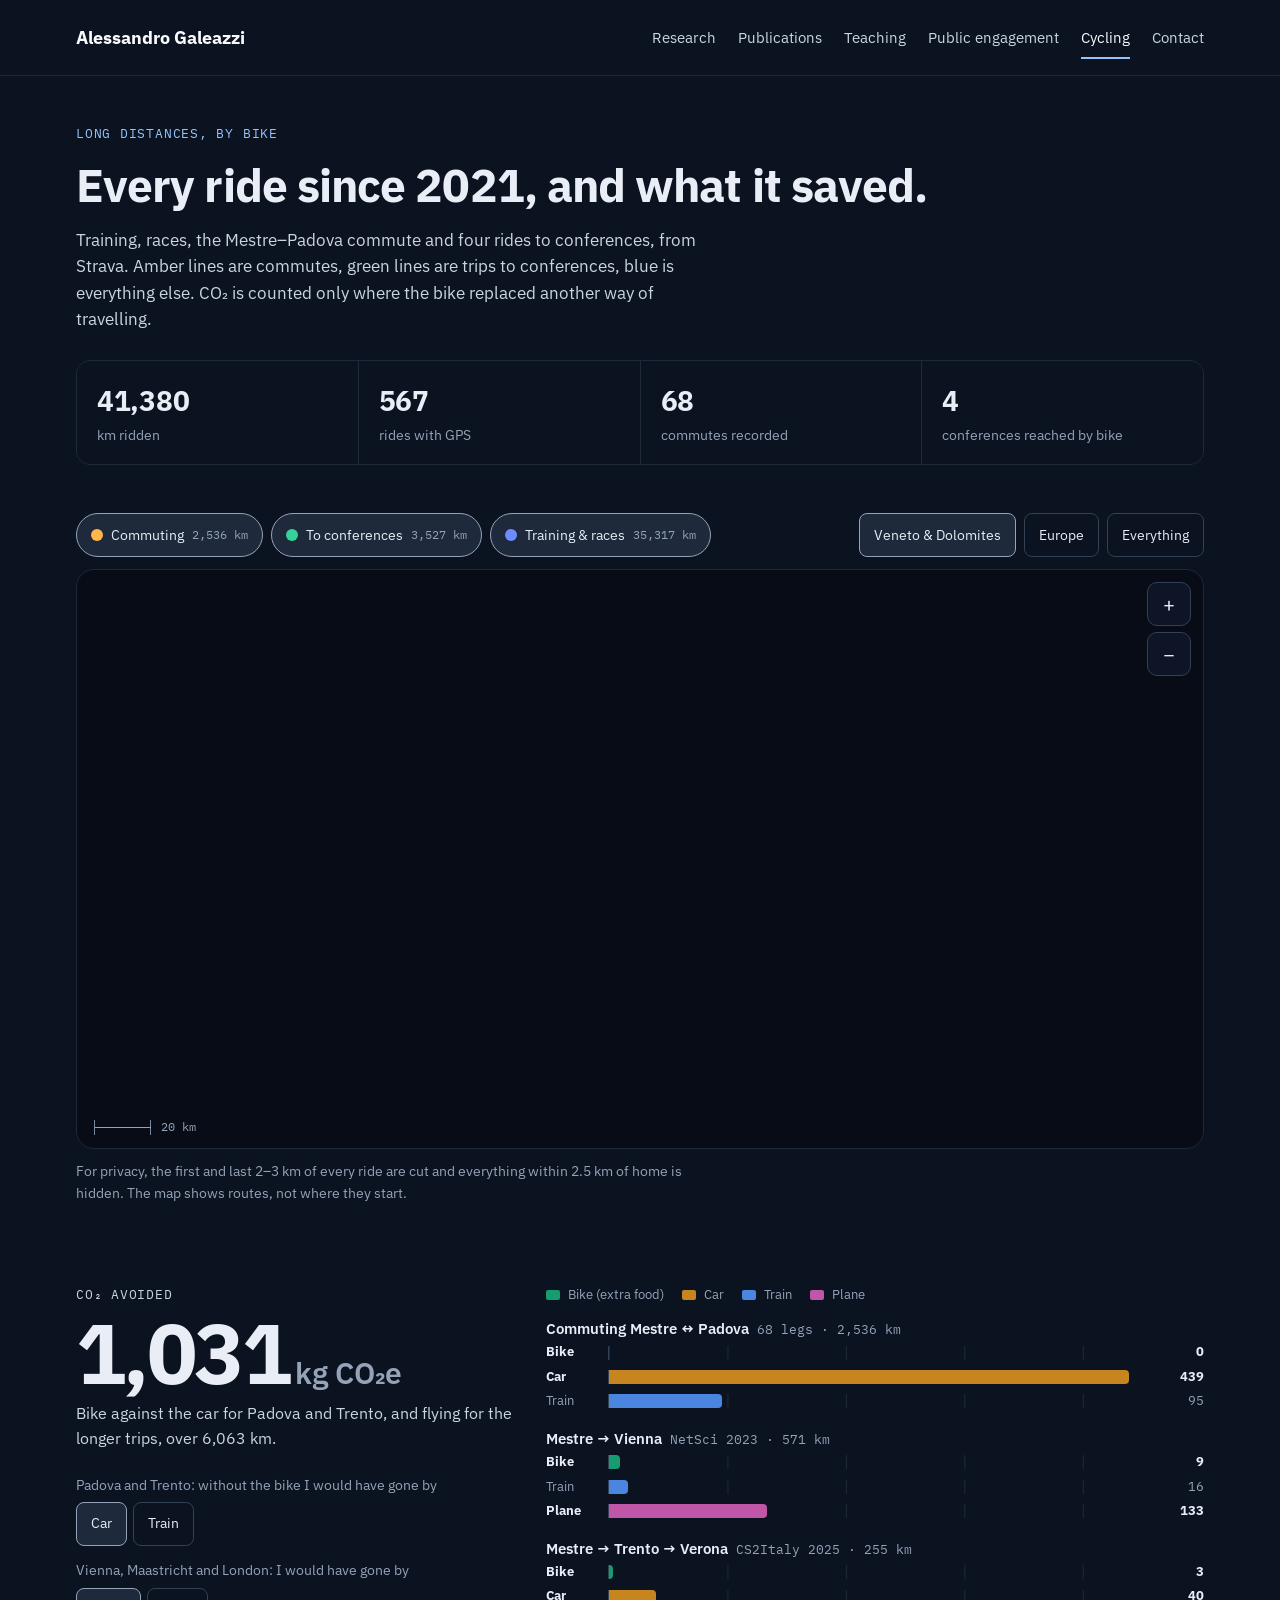
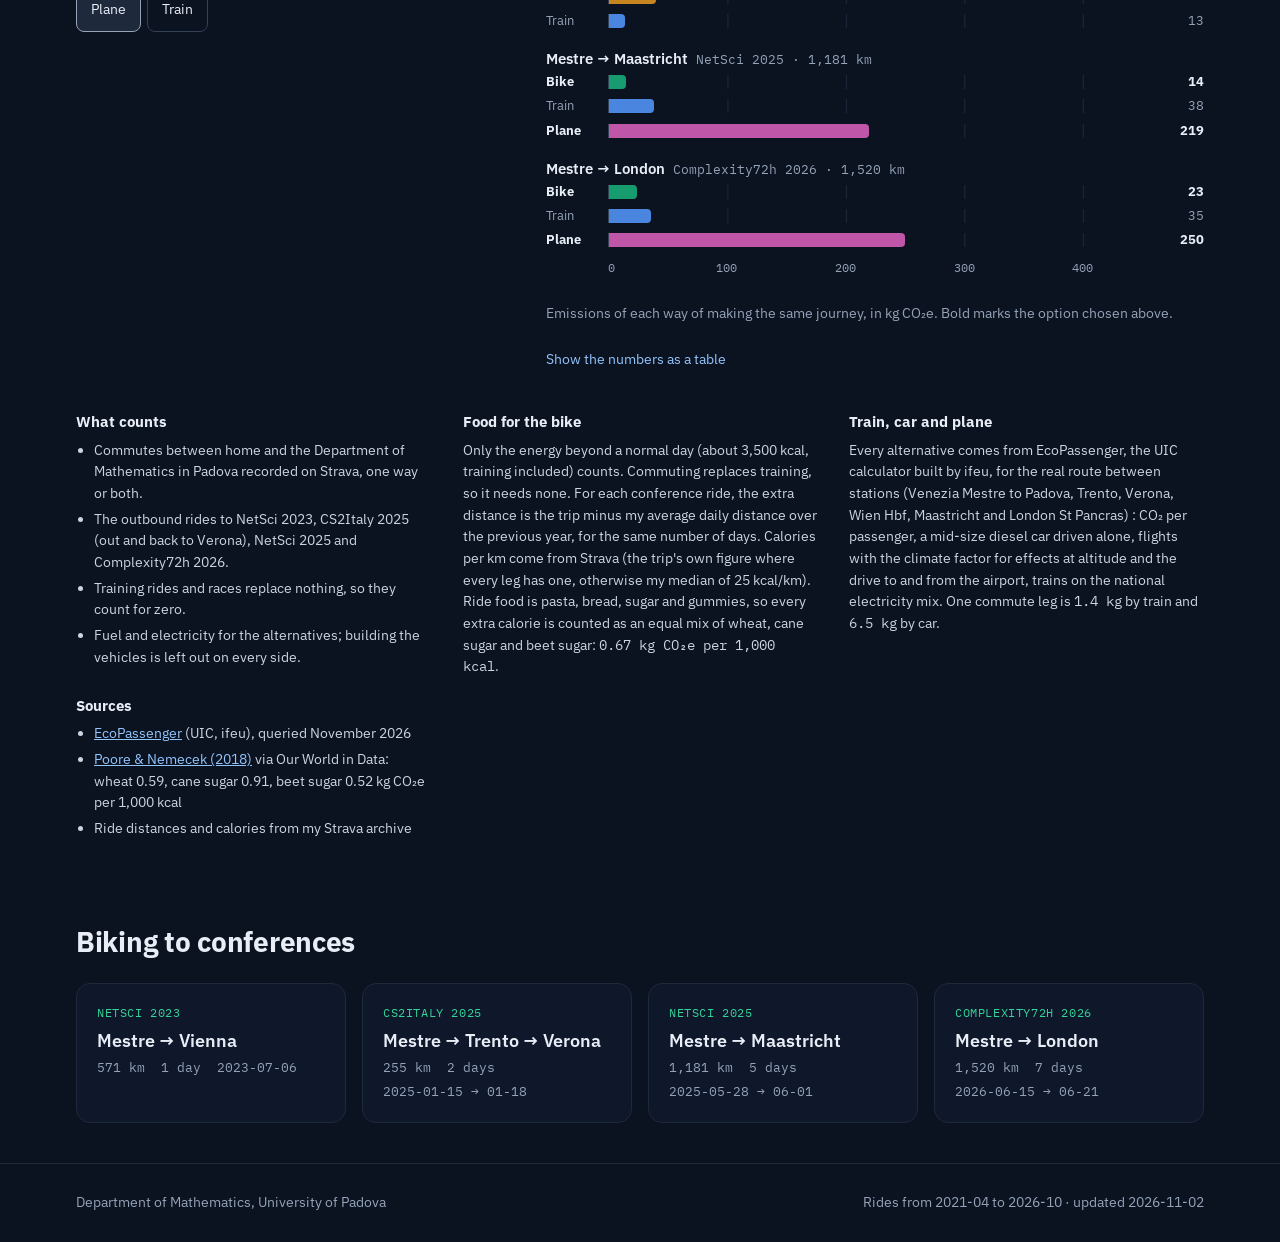
==== cycling.html @ a95961bf "First version" ====
<!doctype html>
<html lang="en">
<head>
<meta charset="utf-8">
<meta name="viewport" content="width=device-width, initial-scale=1, viewport-fit=cover">
<title>Cycling · Alessandro Galeazzi</title>
<meta name="description" content="Heatmap of every ride since 2021, with commutes and rides to conferences, and the CO2 they avoided.">
<link rel="preconnect" href="https://fonts.googleapis.com">
<link rel="preconnect" href="https://fonts.gstatic.com" crossorigin>
<link rel="stylesheet" href="https://fonts.googleapis.com/css2?family=IBM+Plex+Mono:wght@400;500&family=IBM+Plex+Sans:wght@400;500;600;700&display=swap">
<link rel="stylesheet" href="assets/site.css">
<style>
/* Layout: one dark column like the homepage hero — stats strip, full-width heat canvas, then the CO₂ ledger as a working table. */
:root {
  --bg: #0B1220;
  --panel: #0F172A;
  --line: #1E293B;
  --line-strong: #334155;
  --fg: #E8EDF6;
  --muted: #94A3B8;
  --accent: #93C5FD;
  --commute: #FFB547;
  --conf: #34D399;
  --other: #6C8CFF;
  --m-bike: #169C6E;
  --m-car: #C7851F;
  --m-train: #4A86E0;
  --m-plane: #C056A8;
  --sans: 'IBM Plex Sans', system-ui, -apple-system, 'Segoe UI', sans-serif;
  --mono: 'IBM Plex Mono', ui-monospace, 'SFMono-Regular', Menlo, monospace;
  color-scheme: dark;
}
* { box-sizing: border-box; }
body { background: var(--bg); color: var(--fg); font-family: var(--sans); font-size: 16px; line-height: 1.55; }
a { color: var(--accent); }
a:focus-visible, button:focus-visible { outline: 2px solid var(--accent); outline-offset: 2px; }
.wrap { max-width: 1160px; margin: 0 auto; padding-left: max(16px, env(safe-area-inset-left, 0px)); padding-right: max(16px, env(safe-area-inset-right, 0px)); }
.top { border-bottom: 1px solid var(--line); }
.top .wrap { display: flex; flex-wrap: wrap; gap: 8px 24px; align-items: baseline; justify-content: space-between; padding-block: 18px; }
.brand { font-weight: 700; font-size: 18px; }
.crumb { font-family: var(--mono); font-size: 13px; color: var(--muted); letter-spacing: 0.04em; }
section { padding-block: 40px; }
.eyebrow { margin: 0; font-family: var(--mono); font-size: 13px; letter-spacing: 0.06em; text-transform: uppercase; color: var(--accent); }
h1 { margin: 0; font-size: clamp(32px, 5vw, 46px); line-height: 1.1; letter-spacing: -0.02em; text-wrap: balance; }
h2 { margin: 0; font-size: 28px; letter-spacing: -0.01em; text-wrap: balance; }
.lede { margin: 0; max-width: 64ch; color: #CBD5E1; font-size: 17px; }
.hero { display: flex; flex-direction: column; gap: 16px; padding-block: 48px 8px; }
.stats { display: grid; grid-template-columns: repeat(auto-fit, minmax(160px, 1fr)); gap: 1px; background: var(--line); border: 1px solid var(--line); border-radius: 14px; overflow: hidden; margin-top: 12px; }
.stat { background: var(--bg); padding: 18px 20px; display: flex; flex-direction: column; gap: 2px; }
.stat b { font-size: 28px; font-weight: 700; font-variant-numeric: tabular-nums; letter-spacing: -0.01em; }
.stat span { font-size: 14px; color: var(--muted); }

/* map */
.mapbar { display: flex; flex-wrap: wrap; gap: 12px 24px; align-items: center; justify-content: space-between; margin-bottom: 12px; }
.chips, .views { display: flex; flex-wrap: wrap; gap: 8px; }
.chip, .seg button, .views button, .zoom button {
  font: inherit; font-size: 14px; color: var(--fg); background: transparent; border: 1px solid var(--line-strong);
  border-radius: 999px; min-height: 44px; padding: 0 14px; display: inline-flex; align-items: center; gap: 8px; cursor: pointer;
}
.chip[aria-pressed="false"] { color: var(--muted); }
.chip[aria-pressed="false"] .sw { opacity: 0.25; }
.chip[aria-pressed="true"], .views button[aria-pressed="true"], .seg button[aria-pressed="true"] { background: var(--line); border-color: var(--muted); }
.chip .km { font-family: var(--mono); font-size: 12px; color: var(--muted); font-variant-numeric: tabular-nums; }
.sw { width: 12px; height: 12px; border-radius: 50%; flex: none; }
.views button { border-radius: 8px; }
.map { position: relative; height: 580px; max-width: 100%; background: #070C17; border: 1px solid var(--line); border-radius: 18px; overflow: hidden; touch-action: none; cursor: grab; }
.map.dragging { cursor: grabbing; }
.map canvas { display: block; width: 100%; height: 100%; }
.zoom { position: absolute; right: 12px; top: 12px; display: flex; flex-direction: column; gap: 6px; }
.zoom button { width: 44px; padding: 0; justify-content: center; background: rgba(15, 23, 42, 0.85); font-size: 20px; border-radius: 10px; }
.mapnote { position: absolute; left: 14px; bottom: 12px; right: 70px; margin: 0; font-family: var(--mono); font-size: 12px; color: var(--muted); pointer-events: none; }
.loading { position: absolute; inset: 0; display: grid; place-items: center; color: var(--muted); font-family: var(--mono); font-size: 14px; pointer-events: none; }
.loading[hidden] { display: none; }
.privacy { margin: 12px 0 0; font-size: 14px; color: var(--muted); max-width: 80ch; }
@media (max-width: 640px) { .map { height: 440px; } }

/* CO2 */
.co2 { display: grid; grid-template-columns: minmax(0, 1fr) minmax(0, 1.5fr); gap: 32px; align-items: start; }
@media (max-width: 860px) { .co2 { grid-template-columns: minmax(0, 1fr); } }
.big { display: flex; flex-direction: column; gap: 6px; }
.big .num { font-size: clamp(56px, 9vw, 84px); font-weight: 700; letter-spacing: -0.03em; line-height: 1; font-variant-numeric: tabular-nums; }
.big .num small { font-size: 0.36em; font-weight: 600; letter-spacing: 0; color: var(--muted); margin-left: 6px; }
.big p { margin: 0; color: #CBD5E1; max-width: 46ch; }
.controls { display: flex; flex-direction: column; gap: 14px; margin-top: 18px; }
.ctl { display: flex; flex-direction: column; gap: 6px; }
.ctl > span { font-size: 14px; color: var(--muted); }
.seg { display: flex; flex-wrap: wrap; gap: 6px; }
.seg button { border-radius: 8px; }
.ledger { overflow-x: auto; border: 1px solid var(--line); border-radius: 14px; }
table { width: 100%; border-collapse: collapse; font-size: 14px; min-width: 620px; }
th, td { padding: 12px 14px; text-align: right; border-bottom: 1px solid var(--line); font-variant-numeric: tabular-nums; white-space: nowrap; }
th:first-child, td:first-child { text-align: left; white-space: normal; }
thead th { font-weight: 500; color: var(--muted); font-size: 13px; background: var(--panel); }
tbody tr:last-child td { border-bottom: 0; }
tfoot td { font-weight: 700; border-top: 1px solid var(--line-strong); border-bottom: 0; background: var(--panel); }
td .route { display: flex; align-items: center; gap: 8px; font-weight: 500; }
td .sub { display: block; color: var(--muted); font-size: 13px; font-weight: 400; }
.pos { color: var(--conf); }
.method { margin-top: 28px; display: grid; grid-template-columns: repeat(auto-fit, minmax(260px, 1fr)); gap: 16px 32px; font-size: 14px; color: #CBD5E1; }
.method h3 { margin: 0 0 6px; font-size: 15px; color: var(--fg); }
.method p, .method ul { margin: 0; }
.method ul { padding-left: 18px; display: flex; flex-direction: column; gap: 4px; }
.mono { font-family: var(--mono); }
.chart { display: flex; flex-direction: column; gap: 14px; min-width: 0; }
.legend { display: flex; flex-wrap: wrap; gap: 6px 18px; font-size: 13px; color: var(--muted); }
.legend span { display: inline-flex; align-items: center; gap: 8px; }
.key { display: inline-block; width: 14px; height: 10px; border-radius: 2px; }
.hatch, .seg-bike { background: repeating-linear-gradient(45deg, var(--line-strong) 0 3px, transparent 3px 6px); box-shadow: inset 0 0 0 1px var(--line-strong); }
.bars { display: flex; flex-direction: column; gap: 16px; }
.brow { display: grid; grid-template-columns: minmax(0, 190px) minmax(0, 1fr) 64px; gap: 6px 14px; align-items: center; }
.bname { font-weight: 500; font-size: 15px; line-height: 1.3; }
.bname small { display: block; font-weight: 400; font-size: 12.5px; color: var(--muted); font-family: var(--mono); font-variant-numeric: tabular-nums; margin-top: 2px; }
.track { position: relative; height: 26px; display: flex; gap: 2px; background-image: linear-gradient(to right, var(--line) 1px, transparent 1px); background-size: var(--step) 100%; background-repeat: repeat-x; border-left: 1px solid var(--line-strong); }
.track > span { height: 100%; transition: width 0.35s ease; }
.seg-net { border-radius: 0; }
.seg-bike { border-radius: 0 4px 4px 0; }
.seg-net:last-child { border-radius: 0 4px 4px 0; }
.bval { font-weight: 700; font-variant-numeric: tabular-nums; text-align: right; font-size: 15px; }
.axis { margin-top: -6px; }
.ticks { position: relative; height: 18px; font-family: var(--mono); font-size: 12px; color: var(--muted); }
.ticks span { position: absolute; top: 0; transform: translateX(-50%); font-variant-numeric: tabular-nums; }
.ticks span:first-child { transform: none; }
.groups { display: flex; flex-direction: column; gap: 18px; }
.grp { display: flex; flex-direction: column; gap: 4px; }
.gname { font-weight: 600; font-size: 15px; line-height: 1.3; }
.gname small { font-weight: 400; font-size: 12.5px; color: var(--muted); font-family: var(--mono); margin-left: 8px; font-variant-numeric: tabular-nums; }
.mrow { display: grid; grid-template-columns: 52px minmax(0, 1fr) 52px; gap: 10px; align-items: center; }
.mrow .ml { font-size: 13px; color: var(--muted); }
.mrow .mv { font-size: 13px; text-align: right; font-variant-numeric: tabular-nums; color: var(--muted); }
.mrow.on .ml, .mrow.on .mv { color: var(--fg); font-weight: 700; }
.mrow .track { height: 14px; }
.mrow .track > span { border-radius: 0 4px 4px 0; min-width: 2px; }
.mrow.axis > span:first-child { display: block; }
.gnote { font-size: 13px; color: var(--muted); margin: 2px 0 0 62px; }
.tbl summary { cursor: pointer; color: var(--accent); font-size: 14px; min-height: 44px; display: flex; align-items: center; }
.tbl .ledger { margin-top: 4px; }
@media (max-width: 560px) {
  .brow { grid-template-columns: minmax(0, 1fr) 56px; }
  .brow .bname { grid-column: 1 / -1; }
  .axis > span:first-child { display: none; }
}

/* trips */
.trips { display: grid; grid-template-columns: repeat(auto-fit, minmax(240px, 1fr)); gap: 16px; margin-top: 20px; }
.trip { border: 1px solid var(--line); border-radius: 14px; padding: 20px; display: flex; flex-direction: column; gap: 6px; background: var(--panel); }
.trip .ev { font-family: var(--mono); font-size: 12px; letter-spacing: 0.05em; text-transform: uppercase; color: var(--conf); }
.trip .rt { font-size: 18px; font-weight: 600; line-height: 1.3; }
.trip .facts { display: flex; flex-wrap: wrap; gap: 4px 16px; font-family: var(--mono); font-size: 13px; color: var(--muted); font-variant-numeric: tabular-nums; }
footer { border-top: 1px solid var(--line); color: var(--muted); font-size: 14px; }
footer .wrap { padding-block: 28px; display: flex; flex-wrap: wrap; gap: 12px 24px; justify-content: space-between; }
@media (prefers-reduced-motion: reduce) { * { transition: none !important; } }
</style>
</head>
<body>


<header class="band">
  <nav class="nav" aria-label="Main">
    <div class="wrap">
      <a class="brand" href="./">Alessandro Galeazzi</a>
      <ul>
        <li><a href="./">Research</a></li>
        <li><a href="publications.html">Publications</a></li>
        <li><a href="./#teaching">Teaching</a></li>
        <li><a href="./#engagement">Public engagement</a></li>
        <li><a href="cycling.html" aria-current="page">Cycling</a></li>
        <li><a href="./#contact">Contact</a></li>
      </ul>
    </div>
  </nav>
</header>

<main>
  <div class="wrap hero">
    <p class="eyebrow">Long distances, by bike</p>
    <h1>Every ride since 2021, and what it saved.</h1>
    <p class="lede">Training, races, the Mestre–Padova commute and four rides to conferences, from Strava. Amber lines are commutes, green lines are trips to conferences, blue is everything else. CO₂ is counted only where the bike replaced another way of travelling.</p>
    <div class="stats" id="stats">
      <div class="stat"><b id="s-km">—</b><span>km ridden</span></div>
      <div class="stat"><b id="s-rides">—</b><span>rides with GPS</span></div>
      <div class="stat"><b id="s-commute">—</b><span>commutes recorded</span></div>
      <div class="stat"><b id="s-conf">4</b><span>conferences reached by bike</span></div>
    </div>
  </div>

  <section>
    <div class="wrap">
      <div class="mapbar">
        <div class="chips" role="group" aria-label="Layers">
          <button class="chip" id="l-commute" aria-pressed="true"><span class="sw" style="background: var(--commute)"></span>Commuting<span class="km" id="k-commute"></span></button>
          <button class="chip" id="l-conference" aria-pressed="true"><span class="sw" style="background: var(--conf)"></span>To conferences<span class="km" id="k-conference"></span></button>
          <button class="chip" id="l-other" aria-pressed="true"><span class="sw" style="background: var(--other)"></span>Training &amp; races<span class="km" id="k-other"></span></button>
        </div>
        <div class="views" role="group" aria-label="Map view">
          <button id="v-home" aria-pressed="true">Veneto &amp; Dolomites</button>
          <button id="v-europe" aria-pressed="false">Europe</button>
          <button id="v-all" aria-pressed="false">Everything</button>
        </div>
      </div>
      <div class="map" id="map">
        <canvas id="cv" aria-label="Heatmap of ride tracks. Drag to pan, scroll or pinch to zoom." role="img"></canvas>
        <div class="loading" id="loading">Loading 567 rides…</div>
        <div class="zoom">
          <button id="zin" aria-label="Zoom in">+</button>
          <button id="zout" aria-label="Zoom out">−</button>
        </div>
        <p class="mapnote" id="scale"></p>
      </div>
      <p class="privacy">For privacy, the first and last 2–3 km of every ride are cut and everything within 2.5 km of home is hidden. The map shows routes, not where they start.</p>
    </div>
  </section>

  <section>
    <div class="wrap">
      <div class="co2">
        <div class="big">
          <p class="eyebrow">CO₂ avoided</p>
          <div class="num"><span id="co2-total">—</span><small>kg CO₂e</small></div>
          <p id="co2-sub">Compared with the way I would otherwise have travelled.</p>
          <div class="controls">
            <div class="ctl">
              <span id="lab-commute">Padova and Trento: without the bike I would have gone by</span>
              <div class="seg" role="group" aria-labelledby="lab-commute">
                <button data-commute="car" aria-pressed="true">Car</button>
                <button data-commute="train" aria-pressed="false">Train</button>
              </div>
            </div>
            <div class="ctl">
              <span id="lab-conf">Vienna, Maastricht and London: I would have gone by</span>
              <div class="seg" role="group" aria-labelledby="lab-conf">
                <button data-conf="plane" aria-pressed="true">Plane</button>
                <button data-conf="train" aria-pressed="false">Train</button>
              </div>
            </div>
          </div>
        </div>
        <div class="chart">
          <div class="legend" aria-hidden="true">
            <span><i class="key" style="background: var(--m-bike)"></i>Bike (extra food)</span>
            <span><i class="key" style="background: var(--m-car)"></i>Car</span>
            <span><i class="key" style="background: var(--m-train)"></i>Train</span>
            <span><i class="key" style="background: var(--m-plane)"></i>Plane</span>
          </div>
          <div class="groups" id="bars"></div>
          <div class="mrow axis" aria-hidden="true"><span></span><div class="ticks" id="ticks"></div><span></span></div>
          <p class="privacy">Emissions of each way of making the same journey, in kg CO₂e. Bold marks the option chosen above.</p>
          <details class="tbl">
            <summary>Show the numbers as a table</summary>
          <div class="ledger">
            <table>
              <thead>
                <tr><th scope="col">Journey</th><th scope="col">Cycled</th><th scope="col">Bike</th><th scope="col">Car</th><th scope="col">Train</th><th scope="col">Plane</th><th scope="col">Avoided</th></tr>
              </thead>
              <tbody id="rows"></tbody>
              <tfoot><tr><td>Total</td><td id="t-cyc"></td><td></td><td></td><td></td><td></td><td id="t-net"></td></tr></tfoot>
            </table>
          </div>
          <p class="privacy">Figures in kg CO₂e. “Avoided” compares the bike with the option chosen above.</p>
          </details>
        </div>
      </div>

      <div class="method">
        <div>
          <h3>What counts</h3>
          <ul>
            <li>Commutes between home and the Department of Mathematics in Padova recorded on Strava, one way or both.</li>
            <li>The outbound rides to NetSci 2023, CS2Italy 2025 (out and back to Verona), NetSci 2025 and Complexity72h 2026.</li>
            <li>Training rides and races replace nothing, so they count for zero.</li>
            <li>Fuel and electricity for the alternatives; building the vehicles is left out on every side.</li>
          </ul>
        </div>
        <div>
          <h3>Food for the bike</h3>
          <p>Only the energy beyond a normal day (about 3,500 kcal, training included) counts. Commuting replaces training, so it needs none. For each conference ride, the extra distance is the trip minus my average daily distance over the previous year, for the same number of days. Calories per km come from Strava (the trip's own figure where every leg has one, otherwise my median of <span class="mono" id="m-kpk">25</span> kcal/km). Ride food is pasta, bread, sugar and gummies, so every extra calorie is counted as an equal mix of wheat, cane sugar and beet sugar: <span class="mono">0.67 kg CO₂e per 1,000 kcal</span>.</p>
        </div>
        <div>
          <h3>Train, car and plane</h3>
          <p>Every alternative comes from EcoPassenger, the UIC calculator built by ifeu, for the real route between stations (Venezia Mestre to Padova, Trento, Verona, Wien Hbf, Maastricht and London St Pancras) : CO₂ per passenger, a mid-size diesel car driven alone, flights with the climate factor for effects at altitude and the drive to and from the airport, trains on the national electricity mix. One commute leg is <span class="mono">1.4 kg</span> by train and <span class="mono">6.5 kg</span> by car.</p>
        </div>
        <div>
          <h3>Sources</h3>
          <ul>
            <li><a href="https://ecopassenger.org/" target="_blank" rel="noopener">EcoPassenger</a> (UIC, ifeu), queried November 2026</li>
            <li><a href="https://ourworldindata.org/grapher/ghg-kcal-poore" target="_blank" rel="noopener">Poore &amp; Nemecek (2018)</a> via Our World in Data: wheat 0.59, cane sugar 0.91, beet sugar 0.52 kg CO₂e per 1,000 kcal</li>
            <li>Ride distances and calories from my Strava archive</li>
          </ul>
        </div>
      </div>
    </div>
  </section>

  <section>
    <div class="wrap">
      <h2>Biking to conferences</h2>
      <div class="trips" id="trips"></div>
    </div>
  </section>
</main>

<footer>
  <div class="wrap">
    <span>Department of Mathematics, University of Padova</span>
    <span id="gen"></span>
  </div>
</footer>

<script>
(function () {
  var F = { car: 0.163, train: 0.035, plane: 0.126 };
  var DETOUR = 1.25;
  var fmt = function (n) { return Math.round(n).toLocaleString('en-US'); };
  var state = { commute: 'car', conf: 'plane', layers: { commute: true, conference: true, other: true } };
  var D = null;

  /* ---------- CO2 ledger ---------- */
  var MODES = ['bike', 'car', 'train', 'plane'];
  var NAMES = { bike: 'Bike', car: 'Car', train: 'Train', plane: 'Plane' };
  function journeys() {
    var out = [];
    var L = D.commute.legs, e = D.commute.eco_leg;
    out.push({ name: 'Commuting Mestre ↔ Padova', sub: L + ' legs · ' + fmt(D.commute.km) + ' km', cyc: D.commute.km,
      em: { bike: 0, car: L * e.car, train: L * e.train }, pick: state.commute });
    D.trips.forEach(function (t) {
      var em = { bike: t.food_kg || 0 };
      if (t.train_only) { em.car = t.eco.car; em.train = t.eco.train; }
      else { em.train = t.eco.train; em.plane = t.eco.plane; }
      out.push({ name: t.label, sub: t.event + ' · ' + fmt(t.km) + ' km', cyc: t.km, em: em, pick: t.train_only ? state.commute : state.conf });
    });
    return out;
  }
  function el(tag, cls, text) { var e = document.createElement(tag); if (cls) e.className = cls; if (text !== undefined) e.textContent = text; return e; }
  function ledger() {
    if (!D) return;
    var J = journeys();
    // one fixed scale across every journey and every mode, so the toggles never rescale the chart
    var max = 0;
    J.forEach(function (j) { Object.keys(j.em).forEach(function (m) { max = Math.max(max, j.em[m]); }); });
    var top = Math.ceil(max / 50) * 50, step = 100;
    var box = document.getElementById('bars'); box.textContent = '';
    var tb = document.getElementById('rows'); tb.textContent = '';
    var T = { cyc: 0, net: 0 }, worse = [];
    J.forEach(function (j) {
      var net = j.em[j.pick] - j.em.bike;
      T.cyc += j.cyc; T.net += net;
      if (net < 0) worse.push(j.name.replace('Mestre → ', ''));
      var g = el('div', 'grp');
      var h = el('div', 'gname', j.name); h.appendChild(el('small', '', j.sub)); g.appendChild(h);
      MODES.forEach(function (m) {
        if (!(m in j.em)) return;
        var r = el('div', 'mrow' + (m === 'bike' || m === j.pick ? ' on' : ''));
        r.setAttribute('role', 'img');
        r.setAttribute('aria-label', j.name + ', ' + NAMES[m] + ': ' + fmt(j.em[m]) + ' kg CO2e');
        r.appendChild(el('span', 'ml', NAMES[m]));
        var tr = el('div', 'track'); tr.style.setProperty('--step', (step / top * 100) + '%');
        var bar = el('span'); bar.style.width = (j.em[m] / top * 100) + '%'; bar.style.background = 'var(--m-' + m + ')';
        if (j.em[m] > 0) tr.appendChild(bar);
        r.appendChild(tr);
        r.appendChild(el('span', 'mv', fmt(j.em[m])));
        g.appendChild(r);
      });
      box.appendChild(g);
      var row = el('tr'), td0 = el('td');
      td0.appendChild(el('span', 'route', j.name)); td0.appendChild(el('span', 'sub', j.sub)); row.appendChild(td0);
      row.appendChild(el('td', '', fmt(j.cyc) + ' km'));
      MODES.forEach(function (m) { row.appendChild(el('td', '', m in j.em ? fmt(j.em[m]) : '—')); });
      row.appendChild(el('td', net >= 0 ? 'pos' : '', (net >= 0 ? '' : '−') + fmt(Math.abs(net))));
      tb.appendChild(row);
    });
    var ticks = document.getElementById('ticks'); ticks.textContent = '';
    for (var k = 0; k <= top; k += step) { var s = el('span', '', k); s.style.left = (k / top * 100) + '%'; ticks.appendChild(s); }
    document.getElementById('t-cyc').textContent = fmt(T.cyc) + ' km';
    document.getElementById('t-net').textContent = (T.net < 0 ? '−' : '') + fmt(Math.abs(T.net));
    document.getElementById('co2-total').textContent = (T.net < 0 ? '−' : '') + fmt(Math.abs(T.net));
    var sub = 'Bike against ' + (state.commute === 'car' ? 'the car' : 'the train') + ' for Padova and Trento, and ' + (state.conf === 'plane' ? 'flying' : 'the train') + ' for the longer trips, over ' + fmt(T.cyc) + ' km.';
    if (worse.length) sub += ' On ' + worse.join(', ') + ' the extra food for the ride emits more than the train would have.';
    document.getElementById('co2-sub').textContent = sub;
  }
  document.querySelectorAll('[data-commute]').forEach(function (b) {
    b.addEventListener('click', function () {
      state.commute = b.dataset.commute;
      document.querySelectorAll('[data-commute]').forEach(function (x) { x.setAttribute('aria-pressed', String(x === b)); });
      ledger();
    });
  });
  document.querySelectorAll('[data-conf]').forEach(function (b) {
    b.addEventListener('click', function () {
      state.conf = b.dataset.conf;
      document.querySelectorAll('[data-conf]').forEach(function (x) { x.setAttribute('aria-pressed', String(x === b)); });
      ledger();
    });
  });

  /* ---------- map ---------- */
  var R = 6378137;
  function merc(lat, lon) { return [R * lon * Math.PI / 180, R * Math.log(Math.tan(Math.PI / 4 + lat * Math.PI / 360))]; }
  function decode(str) {
    var i = 0, lat = 0, lon = 0, out = [];
    while (i < str.length) {
      var b, shift = 0, res = 0;
      do { b = str.charCodeAt(i++) - 63; res |= (b & 0x1f) << shift; shift += 5; } while (b >= 0x20);
      lat += (res & 1) ? ~(res >> 1) : (res >> 1);
      shift = 0; res = 0;
      do { b = str.charCodeAt(i++) - 63; res |= (b & 0x1f) << shift; shift += 5; } while (b >= 0x20);
      lon += (res & 1) ? ~(res >> 1) : (res >> 1);
      var m = merc(lat / 1e5, lon / 1e5); out.push(m[0], m[1]);
    }
    var a = new Float64Array(out), x0 = Infinity, y0 = Infinity, x1 = -Infinity, y1 = -Infinity;
    for (var k = 0; k < a.length; k += 2) { x0 = Math.min(x0, a[k]); x1 = Math.max(x1, a[k]); y0 = Math.min(y0, a[k + 1]); y1 = Math.max(y1, a[k + 1]); }
    return { p: a, bb: [x0, y0, x1, y1] };
  }
  var PLACES = [['Venezia', 45.4408, 12.3155], ['Padova', 45.4064, 11.8768], ['Treviso', 45.6669, 12.243], ['Belluno', 46.1425, 12.2167], ['Trento', 46.0679, 11.1211], ['Verona', 45.4384, 10.9916], ['Bolzano', 46.4983, 11.3548], ['Wien', 48.2082, 16.3738], ['München', 48.1351, 11.582], ['Zürich', 47.3769, 8.5417], ['Strasbourg', 48.5734, 7.7521], ['Maastricht', 50.8514, 5.691], ['Paris', 48.8566, 2.3522], ['London', 51.5072, -0.1276]].map(function (p) { var m = merc(p[1], p[2]); return { n: p[0], x: m[0], y: m[1] }; });
  var VIEWS = { home: [44.95, 10.9, 46.75, 13.1], europe: [44.6, -1.2, 52.2, 17.2] };

  var map = document.getElementById('map'), cv = document.getElementById('cv'), ctx = cv.getContext('2d');
  var layers = { commute: [], conference: [], other: [] };
  var view = { cx: 0, cy: 0, s: 0.001 }; // s: CSS px per metre
  var W = 0, H = 0, dpr = 1, queued = false;
  var css = getComputedStyle(document.documentElement);
  var COL = { commute: css.getPropertyValue('--commute').trim(), conference: css.getPropertyValue('--conf').trim(), other: css.getPropertyValue('--other').trim() };
  var MUTED = css.getPropertyValue('--muted').trim();
  function rgba(hex, a) { var n = parseInt(hex.slice(1), 16); return 'rgba(' + (n >> 16) + ',' + ((n >> 8) & 255) + ',' + (n & 255) + ',' + a + ')'; }

  function fitBox(x0, y0, x1, y1) {
    view.cx = (x0 + x1) / 2; view.cy = (y0 + y1) / 2;
    view.s = Math.min(W / (x1 - x0), H / (y1 - y0)) * 0.94;
    draw();
  }
  function fitLatLon(b) { var a = merc(b[0], b[1]), c = merc(b[2], b[3]); fitBox(a[0], a[1], c[0], c[1]); }
  function fitAll() {
    var x0 = Infinity, y0 = Infinity, x1 = -Infinity, y1 = -Infinity;
    Object.keys(layers).forEach(function (k) { layers[k].forEach(function (t) { x0 = Math.min(x0, t.bb[0]); y0 = Math.min(y0, t.bb[1]); x1 = Math.max(x1, t.bb[2]); y1 = Math.max(y1, t.bb[3]); }); });
    if (isFinite(x0)) fitBox(x0, y0, x1, y1);
  }
  function resize() {
    var r = map.getBoundingClientRect();
    W = r.width; H = r.height; dpr = Math.min(window.devicePixelRatio || 1, 2);
    cv.width = Math.round(W * dpr); cv.height = Math.round(H * dpr);
    draw();
  }
  function draw() { if (!queued) { queued = true; requestAnimationFrame(render); } }
  function render() {
    queued = false;
    ctx.setTransform(dpr, 0, 0, dpr, 0, 0);
    ctx.globalCompositeOperation = 'source-over';
    ctx.clearRect(0, 0, W, H);
    var s = view.s, ox = W / 2 - view.cx * s, oy = H / 2 + view.cy * s;
    var vx0 = (0 - ox) / s, vx1 = (W - ox) / s, vy0 = (oy - H) / s, vy1 = oy / s;
    var zoomed = s * 1000; // px per km
    var lw = Math.max(1, Math.min(2.4, 0.9 + zoomed / 40));
    ctx.lineJoin = 'round'; ctx.lineCap = 'round';
    [['other', 0.20], ['commute', 0.45], ['conference', 0.85]].forEach(function (L) {
      if (!state.layers[L[0]]) return;
      // background rides glow additively; commutes and conference rides sit on top in their own colour
      ctx.globalCompositeOperation = L[0] === 'other' ? 'lighter' : 'source-over';
      ctx.strokeStyle = rgba(COL[L[0]], L[1]);
      ctx.lineWidth = L[0] === 'conference' ? lw + 0.6 : lw;
      layers[L[0]].forEach(function (t) {
        var b = t.bb;
        if (b[2] < vx0 || b[0] > vx1 || b[3] < vy0 || b[1] > vy1) return;
        var p = t.p, minStep = 0.8 / s, lx = p[0], ly = p[1];
        ctx.beginPath(); ctx.moveTo(ox + lx * s, oy - ly * s);
        for (var i = 2; i < p.length; i += 2) {
          if (Math.abs(p[i] - lx) < minStep && Math.abs(p[i + 1] - ly) < minStep && i < p.length - 2) continue;
          lx = p[i]; ly = p[i + 1];
          ctx.lineTo(ox + lx * s, oy - ly * s);
        }
        ctx.stroke();
      });
    });
    ctx.globalCompositeOperation = 'source-over';
    ctx.font = '500 12px ' + "'IBM Plex Mono', ui-monospace, monospace";
    ctx.textBaseline = 'middle';
    PLACES.forEach(function (pl) {
      var x = ox + pl.x * s, y = oy - pl.y * s;
      if (x < 8 || y < 8 || x > W - 90 || y > H - 30) return;
      ctx.fillStyle = MUTED; ctx.beginPath(); ctx.arc(x, y, 2.5, 0, 6.2832); ctx.fill();
      ctx.fillStyle = 'rgba(226, 232, 240, 0.85)'; ctx.fillText(pl.n, x + 7, y);
    });
    // scale bar
    var lat = Math.atan(Math.sinh(view.cy / R));
    var mPerPx = 1 / (s / Math.cos(lat));
    var target = mPerPx * 110, pow = Math.pow(10, Math.floor(Math.log10(target))), nice = pow;
    [1, 2, 5, 10].forEach(function (m) { if (m * pow <= target) nice = m * pow; });
    document.getElementById('scale').textContent = '├' + '─'.repeat(Math.max(2, Math.round(nice / mPerPx / 8))) + '┤ ' + (nice >= 1000 ? (nice / 1000) + ' km' : nice + ' m');
  }

  function setView(id) {
    ['home', 'europe', 'all'].forEach(function (k) { document.getElementById('v-' + k).setAttribute('aria-pressed', String(k === id)); });
    if (id === 'all') fitAll(); else fitLatLon(VIEWS[id]);
  }
  ['home', 'europe', 'all'].forEach(function (k) { document.getElementById('v-' + k).addEventListener('click', function () { setView(k); }); });
  ['commute', 'conference', 'other'].forEach(function (k) {
    var b = document.getElementById('l-' + k);
    b.addEventListener('click', function () { state.layers[k] = !state.layers[k]; b.setAttribute('aria-pressed', String(state.layers[k])); draw(); });
  });
  function zoomAt(f, px, py) {
    var s0 = view.s, s1 = Math.max(2e-6, Math.min(0.2, s0 * f));
    var mx = view.cx + (px - W / 2) / s0, my = view.cy - (py - H / 2) / s0;
    view.cx = mx - (px - W / 2) / s1; view.cy = my + (py - H / 2) / s1; view.s = s1;
    draw();
  }
  document.getElementById('zin').addEventListener('click', function () { zoomAt(1.6, W / 2, H / 2); });
  document.getElementById('zout').addEventListener('click', function () { zoomAt(1 / 1.6, W / 2, H / 2); });
  map.addEventListener('wheel', function (e) {
    e.preventDefault();
    var r = map.getBoundingClientRect();
    zoomAt(Math.exp(-e.deltaY * 0.0018), e.clientX - r.left, e.clientY - r.top);
  }, { passive: false });
  var ptrs = new Map(), pinch = null;
  cv.addEventListener('pointerdown', function (e) {
    cv.setPointerCapture(e.pointerId);
    ptrs.set(e.pointerId, { x: e.clientX, y: e.clientY });
    map.classList.add('dragging');
    if (ptrs.size === 2) { var a = Array.from(ptrs.values()); pinch = Math.hypot(a[0].x - a[1].x, a[0].y - a[1].y); }
  });
  cv.addEventListener('pointermove', function (e) {
    if (!ptrs.has(e.pointerId)) return;
    var prev = ptrs.get(e.pointerId), cur = { x: e.clientX, y: e.clientY };
    ptrs.set(e.pointerId, cur);
    if (ptrs.size === 1) {
      view.cx -= (cur.x - prev.x) / view.s; view.cy += (cur.y - prev.y) / view.s; draw();
    } else if (ptrs.size === 2 && pinch) {
      var a = Array.from(ptrs.values()), d = Math.hypot(a[0].x - a[1].x, a[0].y - a[1].y), r = map.getBoundingClientRect();
      zoomAt(d / pinch, (a[0].x + a[1].x) / 2 - r.left, (a[0].y + a[1].y) / 2 - r.top); pinch = d;
    }
  });
  function endPtr(e) { ptrs.delete(e.pointerId); if (ptrs.size < 2) pinch = null; if (!ptrs.size) map.classList.remove('dragging'); }
  cv.addEventListener('pointerup', endPtr); cv.addEventListener('pointercancel', endPtr);
  cv.addEventListener('dblclick', function (e) { var r = map.getBoundingClientRect(); zoomAt(2, e.clientX - r.left, e.clientY - r.top); });
  if (typeof ResizeObserver !== 'undefined') new ResizeObserver(function () { resize(); }).observe(map);
  resize(); fitLatLon(VIEWS.home);

  /* ---------- data ---------- */
  fetch('data/cycling-data.json').then(function (r) { if (!r.ok) throw new Error(r.status); return r.json(); }).then(function (d) {
    D = d;
    Object.keys(layers).forEach(function (k) { layers[k] = d.tracks[k].map(decode); });
    var confKm = d.trips.reduce(function (a, t) { return a + t.km; }, 0);
    document.getElementById('s-km').textContent = fmt(d.total_km);
    document.getElementById('s-rides').textContent = fmt(d.rides);
    document.getElementById('s-commute').textContent = fmt(d.commute.legs);
    document.getElementById('k-commute').textContent = fmt(d.commute.km) + ' km';
    document.getElementById('k-conference').textContent = fmt(confKm) + ' km';
    document.getElementById('k-other').textContent = fmt(d.total_km - d.commute.km - confKm) + ' km';
    if (d.food) document.getElementById('m-kpk').textContent = Math.round(d.food.median_kcal_per_km);
    document.getElementById('gen').textContent = 'Rides from ' + d.period[0].slice(0, 7) + ' to ' + d.period[1].slice(0, 7) + ' · updated ' + d.generated;
    var box = document.getElementById('trips');
    d.trips.forEach(function (t) {
      var el = document.createElement('article'); el.className = 'trip';
      var ev = document.createElement('span'); ev.className = 'ev'; ev.textContent = t.event;
      var rt = document.createElement('span'); rt.className = 'rt'; rt.textContent = t.label;
      var fx = document.createElement('div'); fx.className = 'facts';
      [fmt(t.km) + ' km', t.days + (t.days === 1 ? ' day' : ' days'), t.start === t.end ? t.start : t.start + ' → ' + t.end.slice(5)].forEach(function (v) { var s = document.createElement('span'); s.textContent = v; fx.appendChild(s); });
      el.appendChild(ev); el.appendChild(rt); el.appendChild(fx); box.appendChild(el);
    });
    document.getElementById('loading').hidden = true;
    ledger(); draw();
  }).catch(function () {
    document.getElementById('loading').textContent = 'The ride data did not load. Reload the page to try again.';
  });
})();
</script>

</body>
</html>
---- assets/site.css ----
/* Dark "graph" band for headers and the network, light paper for reading sections. */
:root {
  --ink: #0B1220;
  --ink-2: #0F172A;
  --ink-line: #1E293B;
  --ink-line-2: #334155;
  --on-ink: #F8FAFC;
  --on-ink-2: #CBD5E1;
  --on-ink-3: #94A3B8;
  --paper: #F7F8FA;
  --card: #FFFFFF;
  --line: #E2E8F0;
  --text: #0F172A;
  --text-2: #475569;
  --text-3: #64748B;
  --link: #1D4ED8;
  --link-ink: #93C5FD;
  --sans: 'IBM Plex Sans', system-ui, -apple-system, 'Segoe UI', sans-serif;
  --mono: 'IBM Plex Mono', ui-monospace, 'SFMono-Regular', Menlo, monospace;
}
* { box-sizing: border-box; }
html { -webkit-text-size-adjust: 100%; }
body { margin: 0; background: var(--paper); color: var(--text); font-family: var(--sans); font-size: 16px; line-height: 1.55; }
a { color: var(--link); }
a:focus-visible, button:focus-visible, [tabindex]:focus-visible { outline: 2px solid var(--link-ink); outline-offset: 2px; }
.wrap { max-width: 1160px; margin: 0 auto; padding-left: max(16px, env(safe-area-inset-left, 0px)); padding-right: max(16px, env(safe-area-inset-right, 0px)); }
.band { background: var(--ink); color: var(--on-ink); }
.band a { color: var(--link-ink); }
.nav { border-bottom: 1px solid var(--ink-line); }
.nav .wrap { display: flex; flex-wrap: wrap; gap: 8px 24px; align-items: center; justify-content: space-between; padding-block: 16px; }
.nav .brand { font-weight: 700; font-size: 18px; color: var(--on-ink); text-decoration: none; }
.nav ul { list-style: none; margin: 0; padding: 0; display: flex; flex-wrap: wrap; gap: 4px 22px; font-size: 15px; }
.nav ul a { color: var(--on-ink-2); text-decoration: none; display: inline-block; padding-block: 10px; }
.nav ul a:hover, .nav ul a[aria-current="page"] { color: var(--on-ink); }
.nav ul a[aria-current="page"] { box-shadow: inset 0 -2px 0 var(--link-ink); }
.eyebrow { margin: 0; font-family: var(--mono); font-size: 13px; letter-spacing: 0.05em; text-transform: uppercase; color: var(--link-ink); }
h1 { margin: 0; font-size: clamp(32px, 5vw, 44px); line-height: 1.12; letter-spacing: -0.02em; text-wrap: balance; }
h2 { margin: 0; font-size: 28px; letter-spacing: -0.01em; text-wrap: balance; }
.btn { display: inline-flex; align-items: center; min-height: 44px; padding: 0 18px; border-radius: 8px; text-decoration: none; font-weight: 600; }
.btn.solid { background: var(--on-ink); color: var(--ink) !important; }
.btn.ghost { border: 1px solid var(--ink-line-2); color: var(--on-ink) !important; font-weight: 500; }
.section { padding-block: 56px; }
.section > .wrap { display: flex; flex-direction: column; gap: 20px; }
.lead { margin: 0; color: var(--text-2); max-width: 68ch; }
footer.foot { border-top: 1px solid var(--line); color: var(--text-3); font-size: 14px; }
footer.foot .wrap { display: flex; flex-wrap: wrap; gap: 12px 24px; justify-content: space-between; padding-block: 28px; }
@media (prefers-reduced-motion: reduce) { * { transition: none !important; animation: none !important; } }
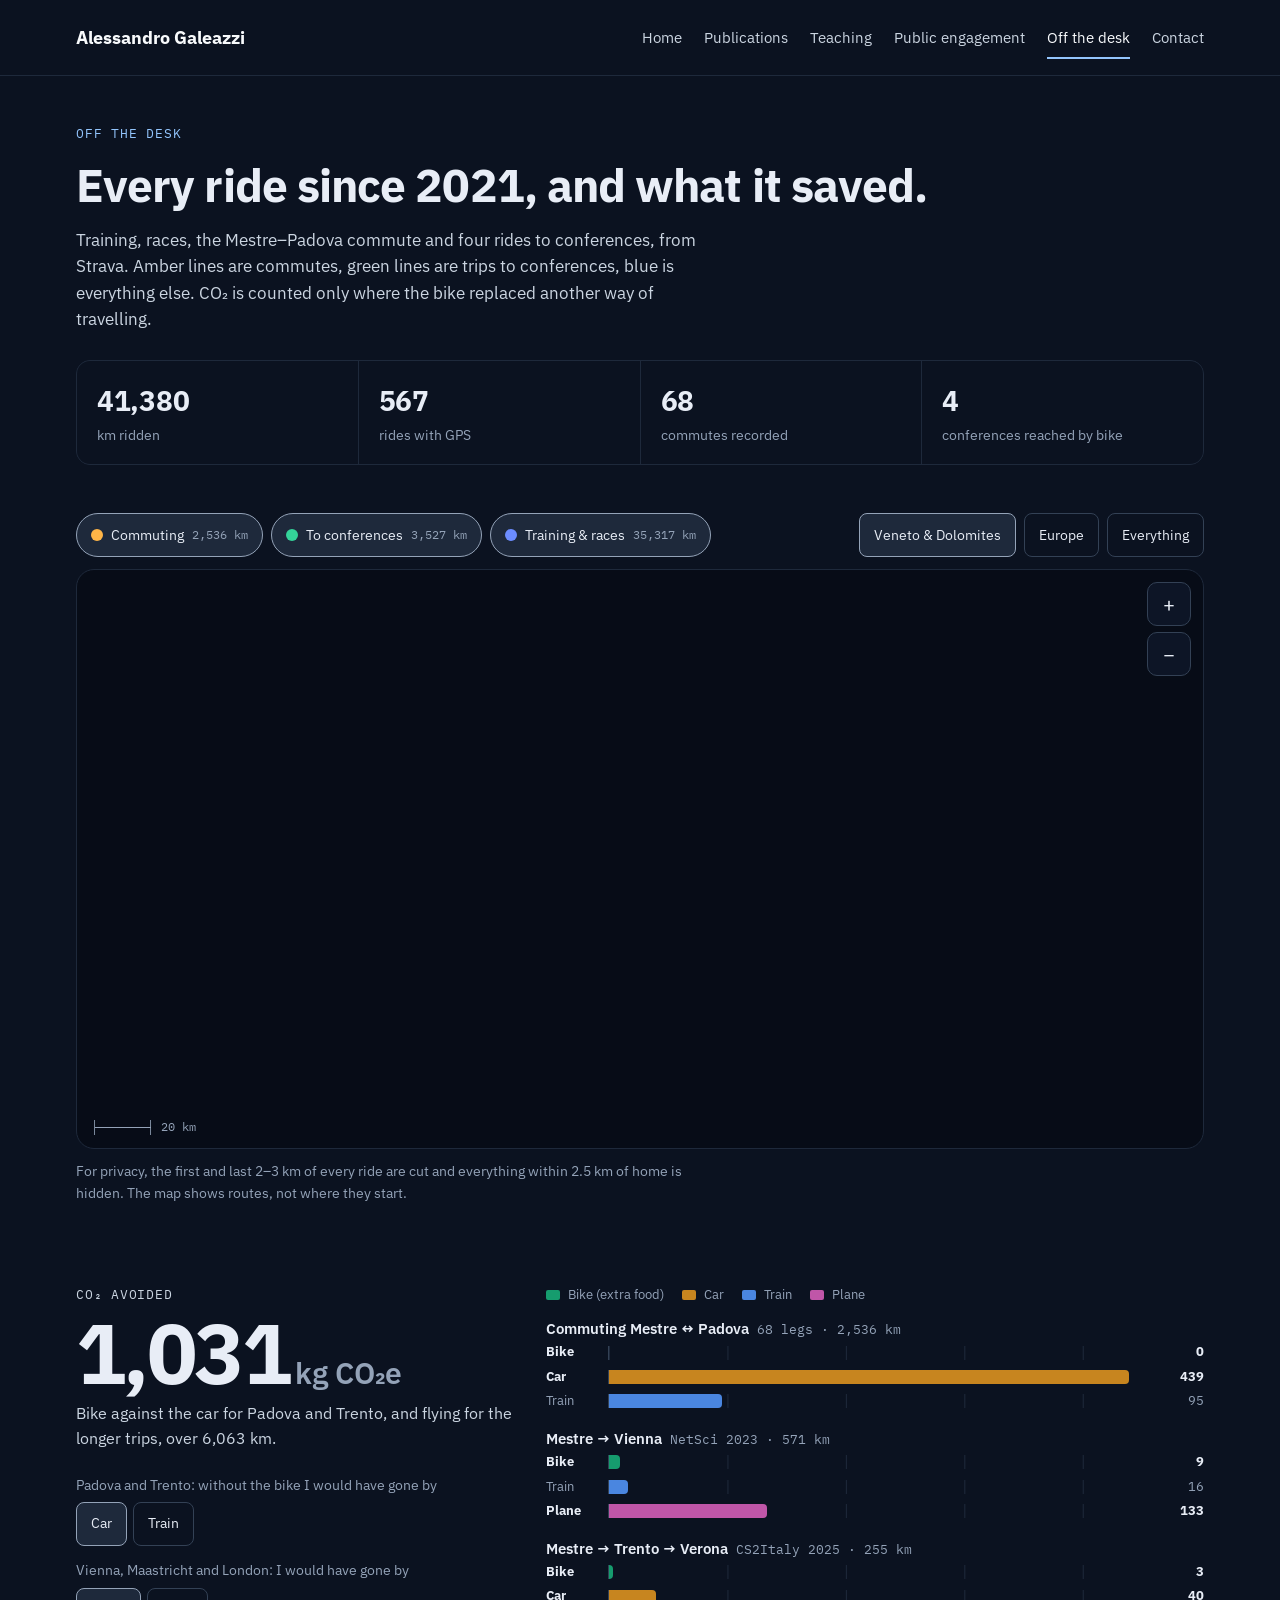
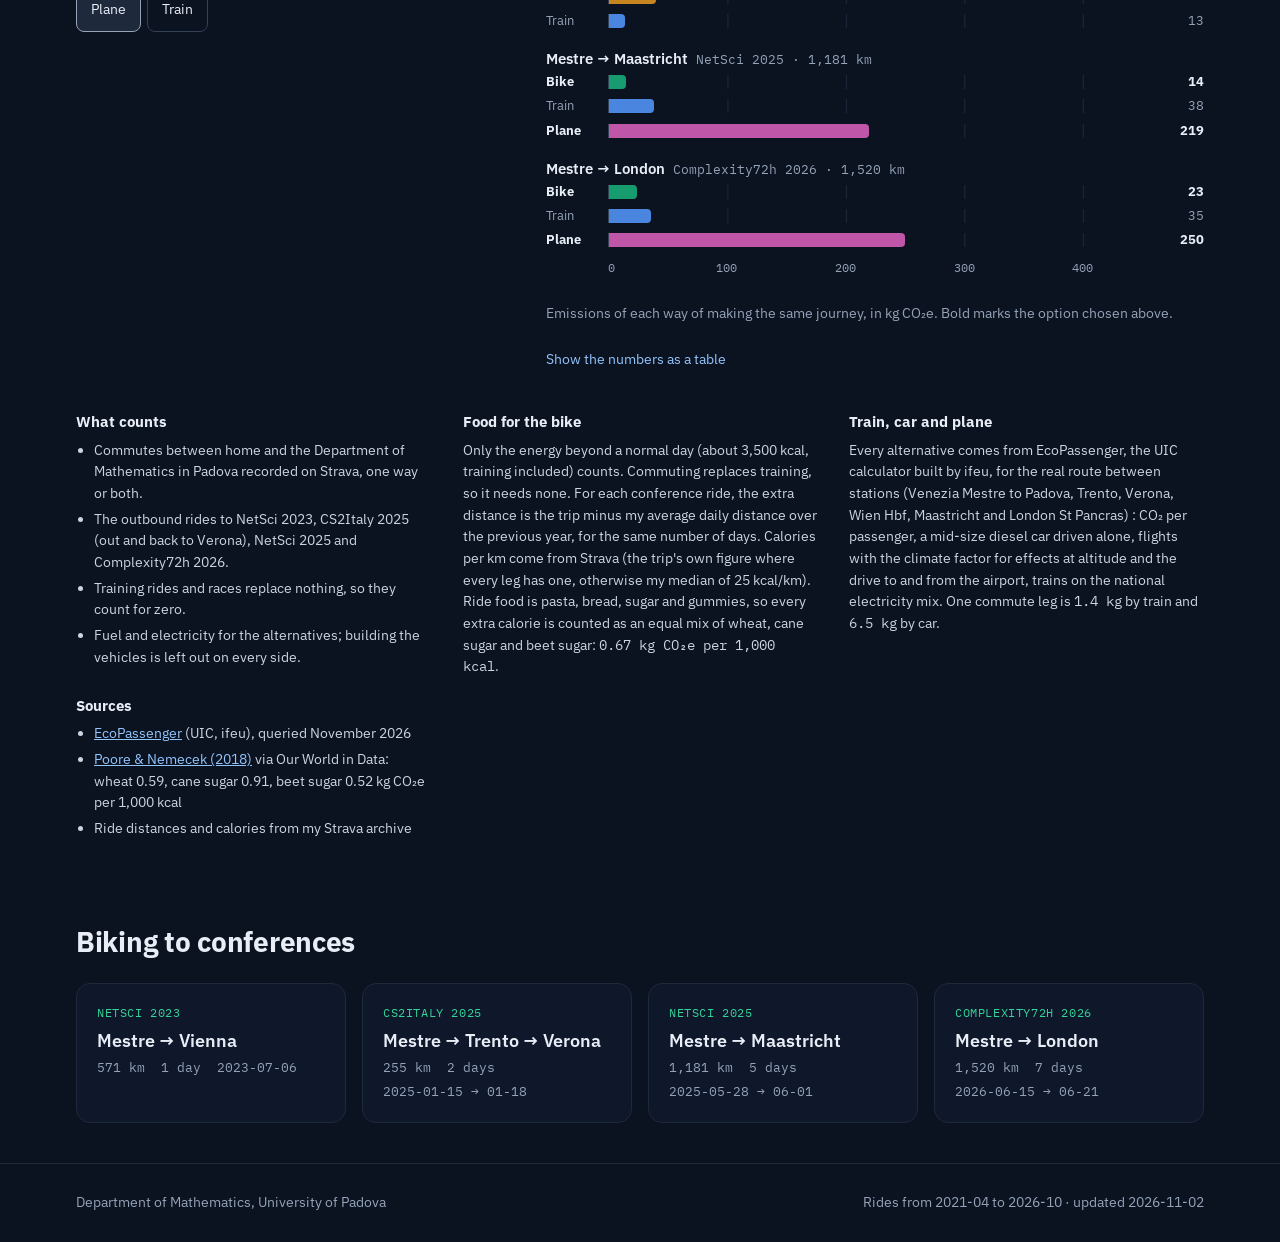
==== commit 48ca80d0: "New structure" ====
--- a/cycling.html
+++ b/cycling.html
@@ -3,7 +3,7 @@
 <head>
 <meta charset="utf-8">
 <meta name="viewport" content="width=device-width, initial-scale=1, viewport-fit=cover">
-<title>Cycling · Alessandro Galeazzi</title>
+<title>Off the desk · Alessandro Galeazzi</title>
 <meta name="description" content="Heatmap of every ride since 2021, with commutes and rides to conferences, and the CO2 they avoided.">
 <link rel="preconnect" href="https://fonts.googleapis.com">
 <link rel="preconnect" href="https://fonts.gstatic.com" crossorigin>
@@ -159,11 +159,11 @@
     <div class="wrap">
       <a class="brand" href="./">Alessandro Galeazzi</a>
       <ul>
-        <li><a href="./">Research</a></li>
+        <li><a href="./">Home</a></li>
         <li><a href="publications.html">Publications</a></li>
-        <li><a href="./#teaching">Teaching</a></li>
-        <li><a href="./#engagement">Public engagement</a></li>
-        <li><a href="cycling.html" aria-current="page">Cycling</a></li>
+        <li><a href="teaching.html">Teaching</a></li>
+        <li><a href="engagement.html">Public engagement</a></li>
+        <li><a href="cycling.html" aria-current="page">Off the desk</a></li>
         <li><a href="./#contact">Contact</a></li>
       </ul>
     </div>
@@ -172,7 +172,7 @@
 
 <main>
   <div class="wrap hero">
-    <p class="eyebrow">Long distances, by bike</p>
+    <p class="eyebrow">Off the desk</p>
     <h1>Every ride since 2021, and what it saved.</h1>
     <p class="lede">Training, races, the Mestre–Padova commute and four rides to conferences, from Strava. Amber lines are commutes, green lines are trips to conferences, blue is everything else. CO₂ is counted only where the bike replaced another way of travelling.</p>
     <div class="stats" id="stats">
--- a/assets/site.css
+++ b/assets/site.css
@@ -44,4 +44,22 @@
 .lead { margin: 0; color: var(--text-2); max-width: 68ch; }
 footer.foot { border-top: 1px solid var(--line); color: var(--text-3); font-size: 14px; }
 footer.foot .wrap { display: flex; flex-wrap: wrap; gap: 12px 24px; justify-content: space-between; padding-block: 28px; }
+.page-head { padding-block: 40px 36px; display: flex; flex-direction: column; gap: 12px; }
+.page-head p.sub { margin: 0; color: var(--on-ink-2); max-width: 68ch; }
+.chart-legend { display: flex; flex-wrap: wrap; gap: 6px 18px; font-size: 13px; color: var(--text-2); }
+.chart-legend span { display: inline-flex; align-items: center; gap: 8px; }
+.chart-legend i { width: 12px; height: 12px; border-radius: 3px; display: inline-block; }
+.courses { list-style: none; margin: 0; padding: 0; border-top: 1px solid var(--line); }
+.course { display: grid; grid-template-columns: minmax(0, 1fr) 190px 220px; gap: 6px 24px; align-items: baseline; padding: 14px 0; border-bottom: 1px solid var(--line); }
+.course .cm { display: flex; flex-direction: column; gap: 2px; min-width: 0; }
+.course .cn { font-weight: 600; }
+.course .cw, .course .cr { font-size: 14px; color: var(--text-2); }
+.course .cy { display: flex; flex-wrap: wrap; gap: 6px; justify-content: flex-end; }
+.course .yr { font-family: var(--mono); font-size: 12px; border: 1px solid var(--line); border-radius: 4px; padding: 2px 6px; color: var(--text-2); font-variant-numeric: tabular-nums; }
+.talks { display: flex; flex-direction: column; border-top: 1px solid var(--line); }
+.talk { display: grid; grid-template-columns: 52px minmax(0, 1fr); gap: 16px; padding: 14px 0; border-bottom: 1px solid var(--line); }
+.talk .d { font-family: var(--mono); font-size: 14px; color: var(--text-3); font-variant-numeric: tabular-nums; }
+.talk .tt { display: flex; flex-direction: column; gap: 2px; line-height: 1.4; }
+.talk .w { font-size: 14px; color: var(--text-2); }
+@media (max-width: 760px) { .course { grid-template-columns: minmax(0, 1fr); } .course .cy { justify-content: flex-start; } }
 @media (prefers-reduced-motion: reduce) { * { transition: none !important; animation: none !important; } }
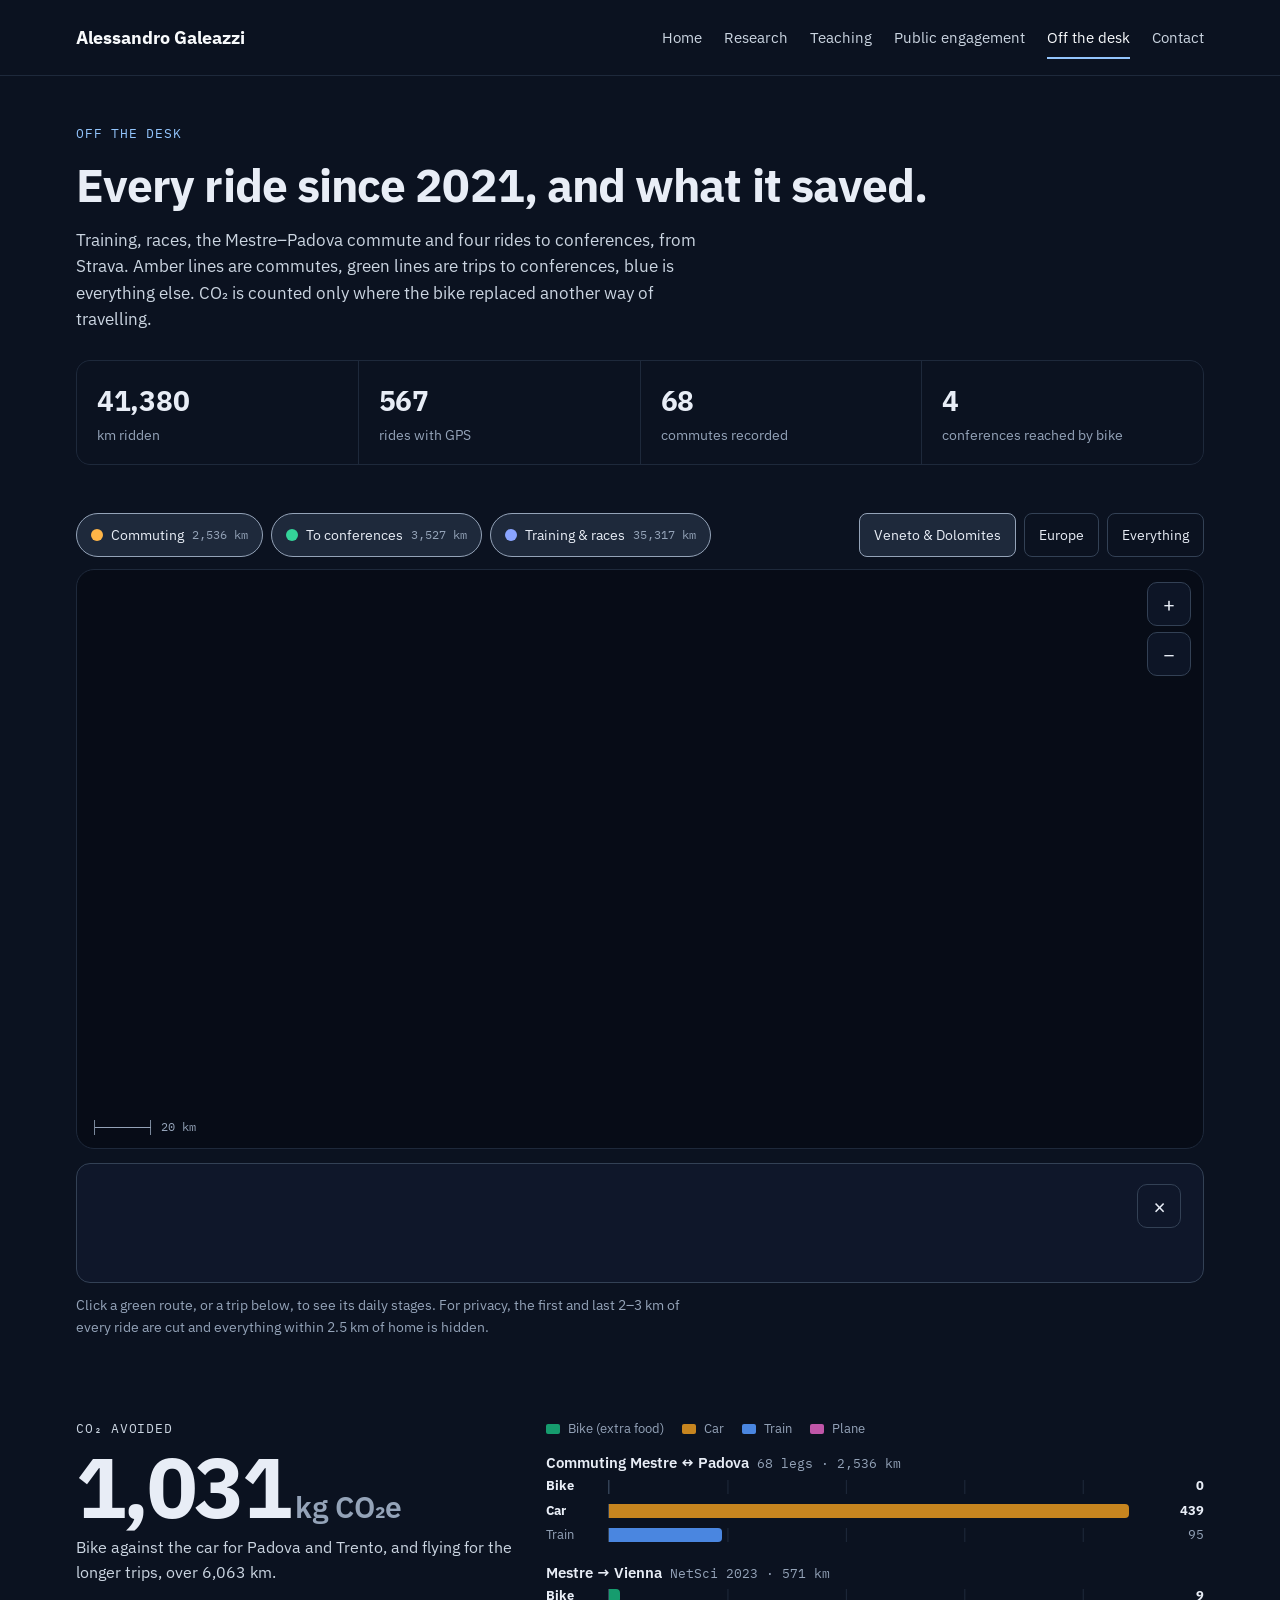
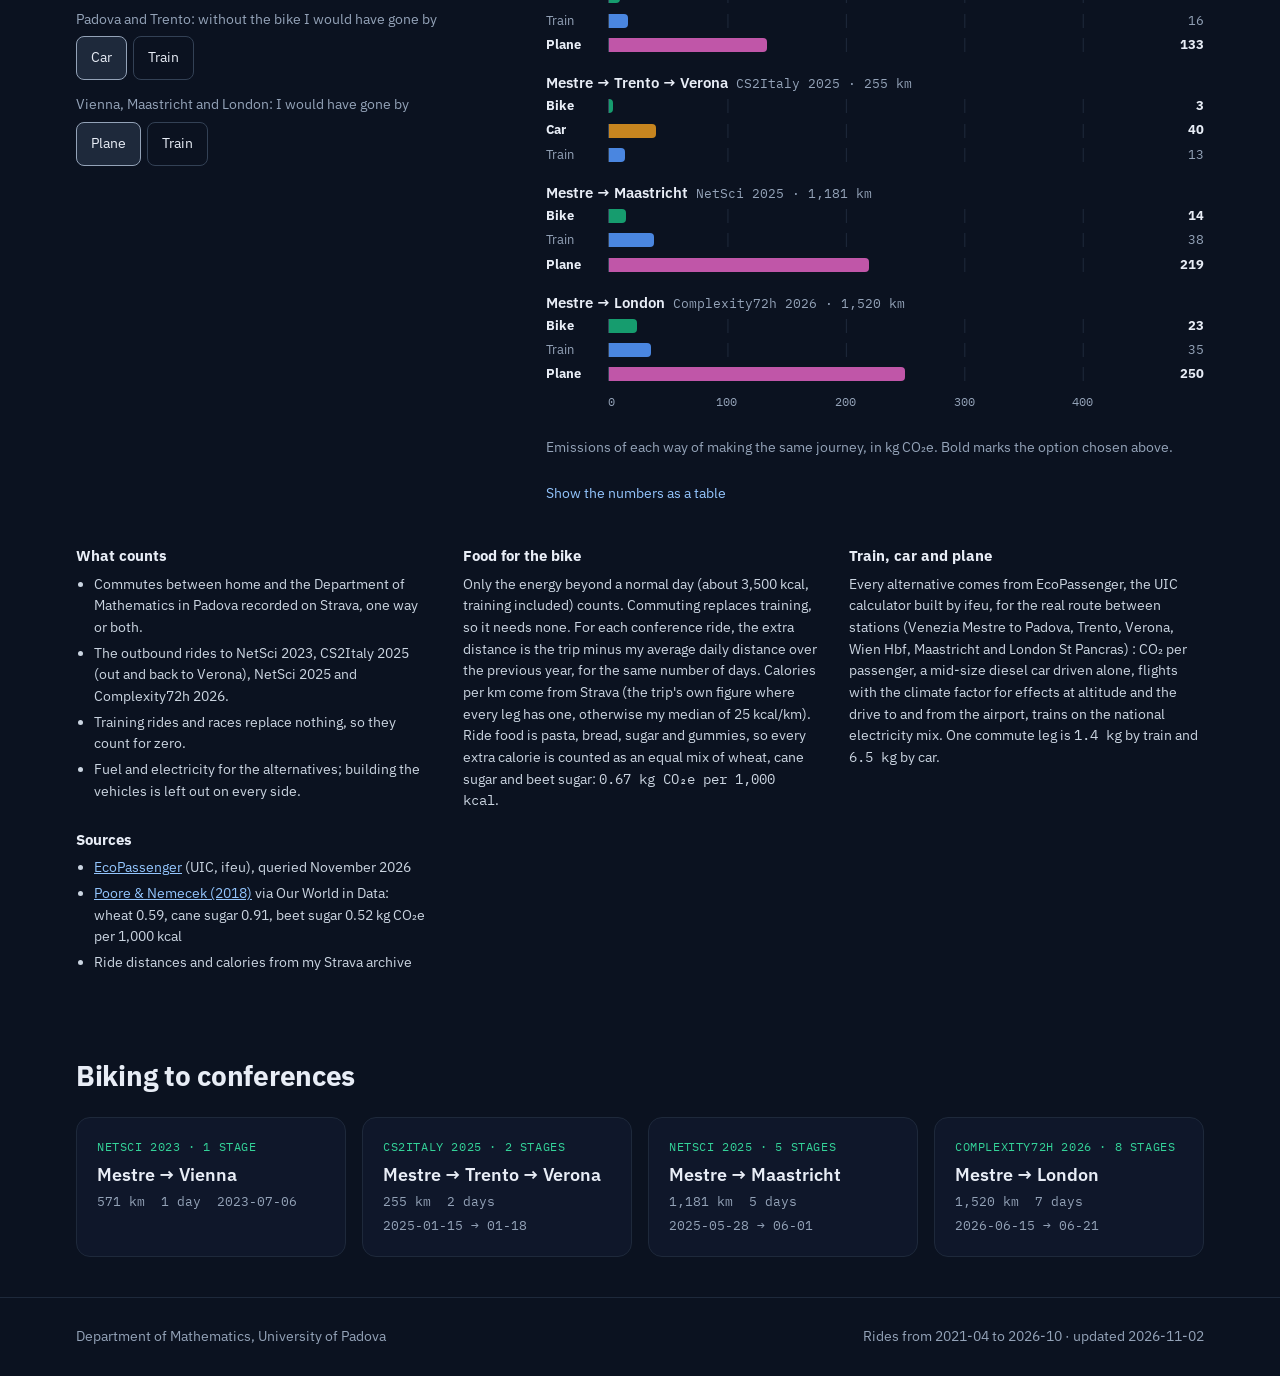
==== commit dd70d146: "Intro from CEU talk" ====
--- a/cycling.html
+++ b/cycling.html
@@ -21,7 +21,7 @@
   --accent: #93C5FD;
   --commute: #FFB547;
   --conf: #34D399;
-  --other: #6C8CFF;
+  --other: #8AA4FF;
   --m-bike: #169C6E;
   --m-car: #C7851F;
   --m-train: #4A86E0;
@@ -146,6 +146,23 @@
 .trip .ev { font-family: var(--mono); font-size: 12px; letter-spacing: 0.05em; text-transform: uppercase; color: var(--conf); }
 .trip .rt { font-size: 18px; font-weight: 600; line-height: 1.3; }
 .trip .facts { display: flex; flex-wrap: wrap; gap: 4px 16px; font-family: var(--mono); font-size: 13px; color: var(--muted); font-variant-numeric: tabular-nums; }
+.tripcard { margin-top: 14px; border: 1px solid var(--line-strong); border-radius: 14px; padding: 20px 22px; background: var(--panel); display: flex; flex-direction: column; gap: 14px; }
+.tc-head { display: flex; justify-content: space-between; gap: 16px; align-items: flex-start; }
+.tc-head h3 { margin: 2px 0 4px; font-size: 20px; }
+.tc-head .ev { margin: 0; font-family: var(--mono); font-size: 12px; letter-spacing: 0.05em; text-transform: uppercase; color: var(--conf); }
+.tc-head .facts { margin: 0; font-family: var(--mono); font-size: 13px; color: var(--muted); }
+.tc-close { font: inherit; font-size: 22px; line-height: 1; color: var(--fg); background: transparent; border: 1px solid var(--line-strong); border-radius: 10px; width: 44px; height: 44px; cursor: pointer; flex: none; }
+.stages { list-style: none; margin: 0; padding: 0; display: grid; grid-template-columns: repeat(auto-fill, minmax(190px, 1fr)); gap: 10px; counter-reset: st; }
+.stages li { border-left: 2px solid var(--conf); padding: 4px 0 4px 12px; display: flex; flex-direction: column; gap: 2px; }
+.stages .sd { font-family: var(--mono); font-size: 12px; color: var(--muted); }
+.stages .sn { font-weight: 600; }
+.stages .sk { font-family: var(--mono); font-size: 13px; color: var(--muted); font-variant-numeric: tabular-nums; }
+.photos { display: flex; gap: 12px; overflow-x: auto; padding-bottom: 6px; }
+.photos figure { margin: 0; flex: 0 0 240px; display: flex; flex-direction: column; gap: 6px; }
+.photos img { width: 240px; height: 160px; object-fit: cover; border-radius: 10px; display: block; background: var(--line); }
+.photos figcaption { font-size: 13px; color: var(--muted); }
+.trip { cursor: pointer; text-align: left; font: inherit; color: inherit; }
+.trip:hover, .trip[aria-pressed="true"] { border-color: var(--conf); }
 footer { border-top: 1px solid var(--line); color: var(--muted); font-size: 14px; }
 footer .wrap { padding-block: 28px; display: flex; flex-wrap: wrap; gap: 12px 24px; justify-content: space-between; }
 @media (prefers-reduced-motion: reduce) { * { transition: none !important; } }
@@ -160,7 +177,7 @@
       <a class="brand" href="./">Alessandro Galeazzi</a>
       <ul>
         <li><a href="./">Home</a></li>
-        <li><a href="publications.html">Publications</a></li>
+        <li><a href="research.html">Research</a></li>
         <li><a href="teaching.html">Teaching</a></li>
         <li><a href="engagement.html">Public engagement</a></li>
         <li><a href="cycling.html" aria-current="page">Off the desk</a></li>
@@ -206,7 +223,19 @@
         </div>
         <p class="mapnote" id="scale"></p>
       </div>
-      <p class="privacy">For privacy, the first and last 2–3 km of every ride are cut and everything within 2.5 km of home is hidden. The map shows routes, not where they start.</p>
+      <section class="tripcard" id="tripcard" hidden aria-live="polite">
+        <div class="tc-head">
+          <div>
+            <p class="ev" id="tc-event"></p>
+            <h3 id="tc-route"></h3>
+            <p class="facts" id="tc-facts"></p>
+          </div>
+          <button type="button" class="tc-close" id="tc-close" aria-label="Close the trip">×</button>
+        </div>
+        <ol class="stages" id="tc-stages"></ol>
+        <div class="photos" id="tc-photos" hidden></div>
+      </section>
+      <p class="privacy">Click a green route, or a trip below, to see its daily stages. For privacy, the first and last 2–3 km of every ride are cut and everything within 2.5 km of home is hidden.</p>
     </div>
   </section>
 
@@ -414,6 +443,7 @@
 
   var map = document.getElementById('map'), cv = document.getElementById('cv'), ctx = cv.getContext('2d');
   var layers = { commute: [], conference: [], other: [] };
+  var GEO = { borders: [], coast: [] }, TRIPS = {}, PHOTOS = {};
   var view = { cx: 0, cy: 0, s: 0.001 }; // s: CSS px per metre
   var W = 0, H = 0, dpr = 1, queued = false;
   var css = getComputedStyle(document.documentElement);
@@ -449,31 +479,68 @@
     var zoomed = s * 1000; // px per km
     var lw = Math.max(1, Math.min(2.4, 0.9 + zoomed / 40));
     ctx.lineJoin = 'round'; ctx.lineCap = 'round';
-    [['other', 0.20], ['commute', 0.45], ['conference', 0.85]].forEach(function (L) {
+    function path(t) {
+      var b = t.bb;
+      if (b[2] < vx0 || b[0] > vx1 || b[3] < vy0 || b[1] > vy1) return false;
+      var p = t.p, minStep = 0.8 / s, lx = p[0], ly = p[1];
+      ctx.beginPath(); ctx.moveTo(ox + lx * s, oy - ly * s);
+      for (var i = 2; i < p.length; i += 2) {
+        if (Math.abs(p[i] - lx) < minStep && Math.abs(p[i + 1] - ly) < minStep && i < p.length - 2) continue;
+        lx = p[i]; ly = p[i + 1];
+        ctx.lineTo(ox + lx * s, oy - ly * s);
+      }
+      return true;
+    }
+    // countries: coastlines solid, borders dashed
+    ctx.lineWidth = 1;
+    ctx.strokeStyle = 'rgba(148, 163, 184, 0.30)'; ctx.setLineDash([]);
+    GEO.coast.forEach(function (t) { if (path(t)) ctx.stroke(); });
+    ctx.strokeStyle = 'rgba(148, 163, 184, 0.30)'; ctx.setLineDash([4, 4]);
+    GEO.borders.forEach(function (t) { if (path(t)) ctx.stroke(); });
+    ctx.setLineDash([]);
+    [['other', 0.40], ['commute', 0.55], ['conference', 0.85]].forEach(function (L) {
       if (!state.layers[L[0]]) return;
       // background rides glow additively; commutes and conference rides sit on top in their own colour
       ctx.globalCompositeOperation = L[0] === 'other' ? 'lighter' : 'source-over';
       ctx.strokeStyle = rgba(COL[L[0]], L[1]);
       ctx.lineWidth = L[0] === 'conference' ? lw + 0.6 : lw;
       layers[L[0]].forEach(function (t) {
-        var b = t.bb;
-        if (b[2] < vx0 || b[0] > vx1 || b[3] < vy0 || b[1] > vy1) return;
-        var p = t.p, minStep = 0.8 / s, lx = p[0], ly = p[1];
-        ctx.beginPath(); ctx.moveTo(ox + lx * s, oy - ly * s);
-        for (var i = 2; i < p.length; i += 2) {
-          if (Math.abs(p[i] - lx) < minStep && Math.abs(p[i + 1] - ly) < minStep && i < p.length - 2) continue;
-          lx = p[i]; ly = p[i + 1];
-          ctx.lineTo(ox + lx * s, oy - ly * s);
+        if (L[0] === 'conference' && state.trip) {
+          var on = t.trip === state.trip;
+          ctx.strokeStyle = rgba(COL.conference, on ? 1 : 0.35);
+          ctx.lineWidth = on ? lw + 2 : lw + 0.4;
         }
-        ctx.stroke();
+        if (path(t)) ctx.stroke();
       });
     });
+    // daily stages of the rides to conferences
+    if (state.layers.conference) {
+      Object.keys(TRIPS).forEach(function (id) {
+        var t = TRIPS[id], sel = state.trip === id, showLabel = sel || zoomed > 1.6;
+        t._xy.forEach(function (m, i) {
+          var x = ox + m[0] * s, y = oy - m[1] * s;
+          if (x < -20 || y < -20 || x > W + 20 || y > H + 20) return;
+          ctx.beginPath(); ctx.arc(x, y, sel ? 6 : 4, 0, 6.2832);
+          ctx.fillStyle = '#070C17'; ctx.fill();
+          ctx.lineWidth = 2; ctx.strokeStyle = rgba(COL.conference, sel || !state.trip ? 1 : 0.4); ctx.stroke();
+          if (showLabel && !(state.trip && !sel)) {
+            ctx.font = (sel ? '600 ' : '500 ') + '12px ' + "'IBM Plex Sans', system-ui, sans-serif";
+            ctx.textBaseline = 'middle';
+            var label = (t.stages.length > 1 ? (i + 1) + ' · ' : '') + t.stages[i].to;
+            ctx.lineWidth = 3; ctx.strokeStyle = 'rgba(7, 12, 23, 0.9)'; ctx.strokeText(label, x + 9, y);
+            ctx.fillStyle = '#E8EDF6'; ctx.fillText(label, x + 9, y);
+          }
+        });
+      });
+    }
     ctx.globalCompositeOperation = 'source-over';
     ctx.font = '500 12px ' + "'IBM Plex Mono', ui-monospace, monospace";
     ctx.textBaseline = 'middle';
+    var marks = state.trip && state.layers.conference ? TRIPS[state.trip]._xy.map(function (m) { return [ox + m[0] * s, oy - m[1] * s]; }) : [];
     PLACES.forEach(function (pl) {
       var x = ox + pl.x * s, y = oy - pl.y * s;
       if (x < 8 || y < 8 || x > W - 90 || y > H - 30) return;
+      if (marks.some(function (m) { return Math.abs(m[0] - x) < 60 && Math.abs(m[1] - y) < 16; })) return;
       ctx.fillStyle = MUTED; ctx.beginPath(); ctx.arc(x, y, 2.5, 0, 6.2832); ctx.fill();
       ctx.fillStyle = 'rgba(226, 232, 240, 0.85)'; ctx.fillText(pl.n, x + 7, y);
     });
@@ -507,15 +574,69 @@
     var r = map.getBoundingClientRect();
     zoomAt(Math.exp(-e.deltaY * 0.0018), e.clientX - r.left, e.clientY - r.top);
   }, { passive: false });
-  var ptrs = new Map(), pinch = null;
+  function nearestTrip(px, py) {
+    if (!state.layers.conference) return null;
+    var s = view.s, ox = W / 2 - view.cx * s, oy = H / 2 + view.cy * s, best = null, bd = 12;
+    layers.conference.forEach(function (t) {
+      var p = t.p;
+      for (var i = 2; i < p.length; i += 2) {
+        var x1 = ox + p[i - 2] * s, y1 = oy - p[i - 1] * s, x2 = ox + p[i] * s, y2 = oy - p[i + 1] * s;
+        var dx = x2 - x1, dy = y2 - y1, L = dx * dx + dy * dy, u = L ? Math.max(0, Math.min(1, ((px - x1) * dx + (py - y1) * dy) / L)) : 0;
+        var d = Math.hypot(px - (x1 + u * dx), py - (y1 + u * dy));
+        if (d < bd) { bd = d; best = t.trip; }
+      }
+    });
+    return best;
+  }
+  function selectTrip(id, fit) {
+    state.trip = id;
+    document.querySelectorAll('.trip').forEach(function (b) { b.setAttribute('aria-pressed', String(b.dataset.trip === id)); });
+    var card = document.getElementById('tripcard');
+    if (!id) { card.hidden = true; draw(); return; }
+    var t = TRIPS[id];
+    document.getElementById('tc-event').textContent = t.event;
+    document.getElementById('tc-route').textContent = t.label;
+    document.getElementById('tc-facts').textContent = fmt(t.km) + ' km · ' + t.days + (t.days === 1 ? ' day' : ' days') + ' · ' + (t.start === t.end ? t.start : t.start + ' → ' + t.end);
+    var ol = document.getElementById('tc-stages'); ol.textContent = '';
+    var from = 'Mestre';
+    t.stages.forEach(function (st, i) {
+      var li = el('li');
+      li.appendChild(el('span', 'sd', 'Stage ' + (i + 1) + ' · ' + new Date(st.date + 'T12:00:00').toLocaleDateString('en-GB', { day: 'numeric', month: 'short' })));
+      li.appendChild(el('span', 'sn', from.replace(/ \(.*\)$/, '') + ' → ' + st.to));
+      li.appendChild(el('span', 'sk', fmt(st.km) + ' km'));
+      ol.appendChild(li);
+      var ferry = st.to.match(/ferry to ([^)]+)/); from = ferry ? ferry[1] : st.to;
+    });
+    var ph = document.getElementById('tc-photos'); ph.textContent = '';
+    var list = PHOTOS[id] || [];
+    list.forEach(function (p) {
+      var f = el('figure'), im = el('img'); im.src = p.src; im.alt = p.caption || ''; im.loading = 'lazy';
+      f.appendChild(im); if (p.caption) f.appendChild(el('figcaption', '', p.caption)); ph.appendChild(f);
+    });
+    ph.hidden = !list.length;
+    card.hidden = false;
+    if (fit) {
+      var x0 = Infinity, y0 = Infinity, x1 = -Infinity, y1 = -Infinity;
+      layers.conference.forEach(function (tr) { if (tr.trip !== id) return; x0 = Math.min(x0, tr.bb[0]); y0 = Math.min(y0, tr.bb[1]); x1 = Math.max(x1, tr.bb[2]); y1 = Math.max(y1, tr.bb[3]); });
+      if (isFinite(x0)) { var px = (x1 - x0) * 0.08, py = (y1 - y0) * 0.08; fitBox(x0 - px, y0 - py, x1 + px, y1 + py); }
+      ['home', 'europe', 'all'].forEach(function (k) { document.getElementById('v-' + k).setAttribute('aria-pressed', 'false'); });
+    }
+    draw();
+  }
+  document.getElementById('tc-close').addEventListener('click', function () { selectTrip(null); });
+  var ptrs = new Map(), pinch = null, down = null;
   cv.addEventListener('pointerdown', function (e) {
     cv.setPointerCapture(e.pointerId);
     ptrs.set(e.pointerId, { x: e.clientX, y: e.clientY });
+    down = ptrs.size === 1 ? { x: e.clientX, y: e.clientY } : null;
     map.classList.add('dragging');
     if (ptrs.size === 2) { var a = Array.from(ptrs.values()); pinch = Math.hypot(a[0].x - a[1].x, a[0].y - a[1].y); }
   });
   cv.addEventListener('pointermove', function (e) {
-    if (!ptrs.has(e.pointerId)) return;
+    if (!ptrs.has(e.pointerId)) {
+      if (e.pointerType === 'mouse') { var r0 = map.getBoundingClientRect(); cv.style.cursor = nearestTrip(e.clientX - r0.left, e.clientY - r0.top) ? 'pointer' : ''; }
+      return;
+    }
     var prev = ptrs.get(e.pointerId), cur = { x: e.clientX, y: e.clientY };
     ptrs.set(e.pointerId, cur);
     if (ptrs.size === 1) {
@@ -525,16 +646,32 @@
       zoomAt(d / pinch, (a[0].x + a[1].x) / 2 - r.left, (a[0].y + a[1].y) / 2 - r.top); pinch = d;
     }
   });
-  function endPtr(e) { ptrs.delete(e.pointerId); if (ptrs.size < 2) pinch = null; if (!ptrs.size) map.classList.remove('dragging'); }
+  function endPtr(e) {
+    if (e.type === 'pointerup' && down && ptrs.size === 1 && Math.hypot(e.clientX - down.x, e.clientY - down.y) < 5) {
+      var r = map.getBoundingClientRect(), hit = nearestTrip(e.clientX - r.left, e.clientY - r.top);
+      if (hit) selectTrip(hit, false);
+    }
+    ptrs.delete(e.pointerId); if (ptrs.size < 2) pinch = null; if (!ptrs.size) { map.classList.remove('dragging'); down = null; }
+  }
   cv.addEventListener('pointerup', endPtr); cv.addEventListener('pointercancel', endPtr);
   cv.addEventListener('dblclick', function (e) { var r = map.getBoundingClientRect(); zoomAt(2, e.clientX - r.left, e.clientY - r.top); });
   if (typeof ResizeObserver !== 'undefined') new ResizeObserver(function () { resize(); }).observe(map);
   resize(); fitLatLon(VIEWS.home);
 
   /* ---------- data ---------- */
+  fetch('data/borders.json').then(function (r) { return r.json(); }).then(function (g) {
+    GEO.borders = g.borders.map(decode); GEO.coast = g.coast.map(decode); draw();
+  }).catch(function () {});
+  fetch('data/trip-photos.json').then(function (r) { return r.ok ? r.json() : {}; }).then(function (p) { PHOTOS = p || {}; }).catch(function () {});
   fetch('data/cycling-data.json').then(function (r) { if (!r.ok) throw new Error(r.status); return r.json(); }).then(function (d) {
     D = d;
-    Object.keys(layers).forEach(function (k) { layers[k] = d.tracks[k].map(decode); });
+    Object.keys(layers).forEach(function (k) {
+      layers[k] = d.tracks[k].map(function (o) {
+        if (typeof o === 'string') return decode(o);
+        var t = decode(o.p); t.trip = o.trip; return t;
+      });
+    });
+    TRIPS = {}; d.trips.forEach(function (t) { TRIPS[t.id] = t; t._xy = t.stages.map(function (st) { return merc(st.at[0], st.at[1]); }); });
     var confKm = d.trips.reduce(function (a, t) { return a + t.km; }, 0);
     document.getElementById('s-km').textContent = fmt(d.total_km);
     document.getElementById('s-rides').textContent = fmt(d.rides);
@@ -546,8 +683,9 @@
     document.getElementById('gen').textContent = 'Rides from ' + d.period[0].slice(0, 7) + ' to ' + d.period[1].slice(0, 7) + ' · updated ' + d.generated;
     var box = document.getElementById('trips');
     d.trips.forEach(function (t) {
-      var el = document.createElement('article'); el.className = 'trip';
-      var ev = document.createElement('span'); ev.className = 'ev'; ev.textContent = t.event;
+      var el = document.createElement('button'); el.type = 'button'; el.className = 'trip'; el.dataset.trip = t.id; el.setAttribute('aria-pressed', 'false');
+      el.addEventListener('click', function () { selectTrip(t.id, true); map.scrollIntoView({ behavior: 'smooth', block: 'center' }); });
+      var ev = document.createElement('span'); ev.className = 'ev'; ev.textContent = t.event + ' · ' + t.stages.length + (t.stages.length === 1 ? ' stage' : ' stages');
       var rt = document.createElement('span'); rt.className = 'rt'; rt.textContent = t.label;
       var fx = document.createElement('div'); fx.className = 'facts';
       [fmt(t.km) + ' km', t.days + (t.days === 1 ? ' day' : ' days'), t.start === t.end ? t.start : t.start + ' → ' + t.end.slice(5)].forEach(function (v) { var s = document.createElement('span'); s.textContent = v; fx.appendChild(s); });
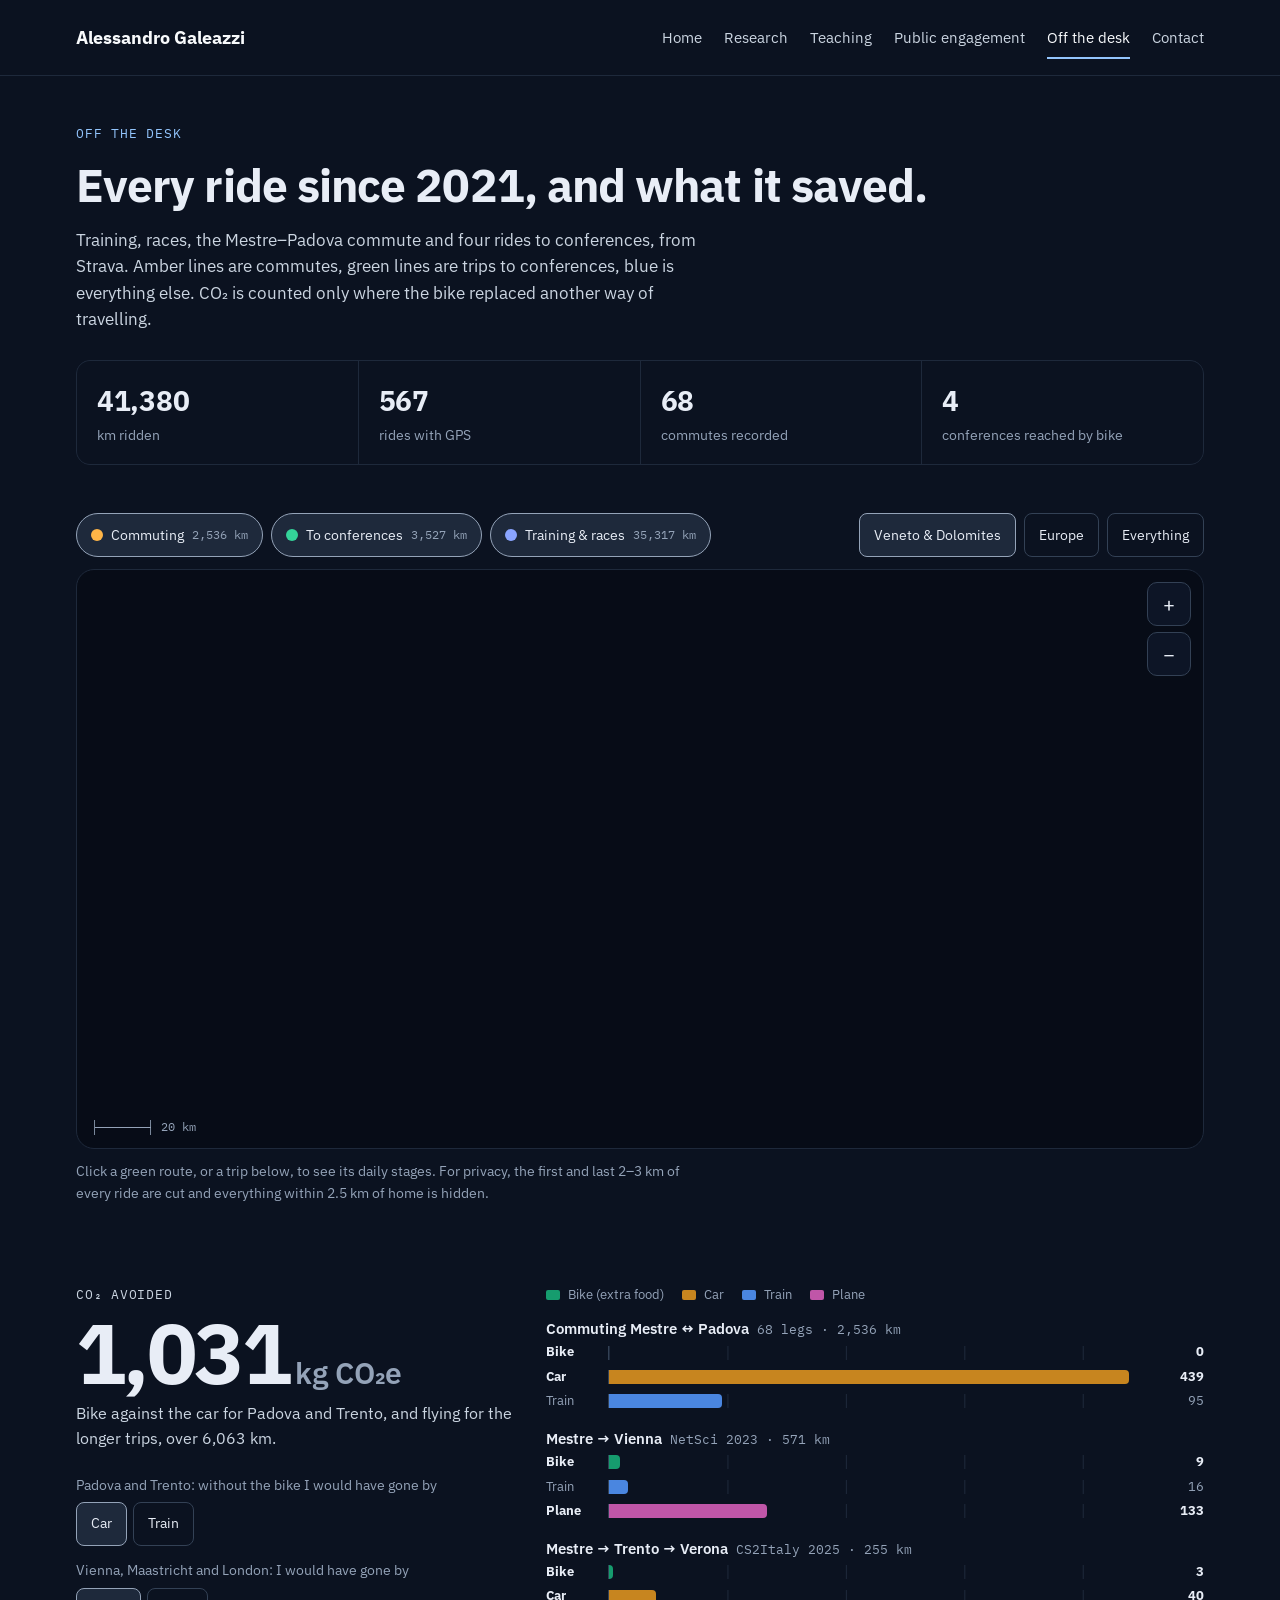
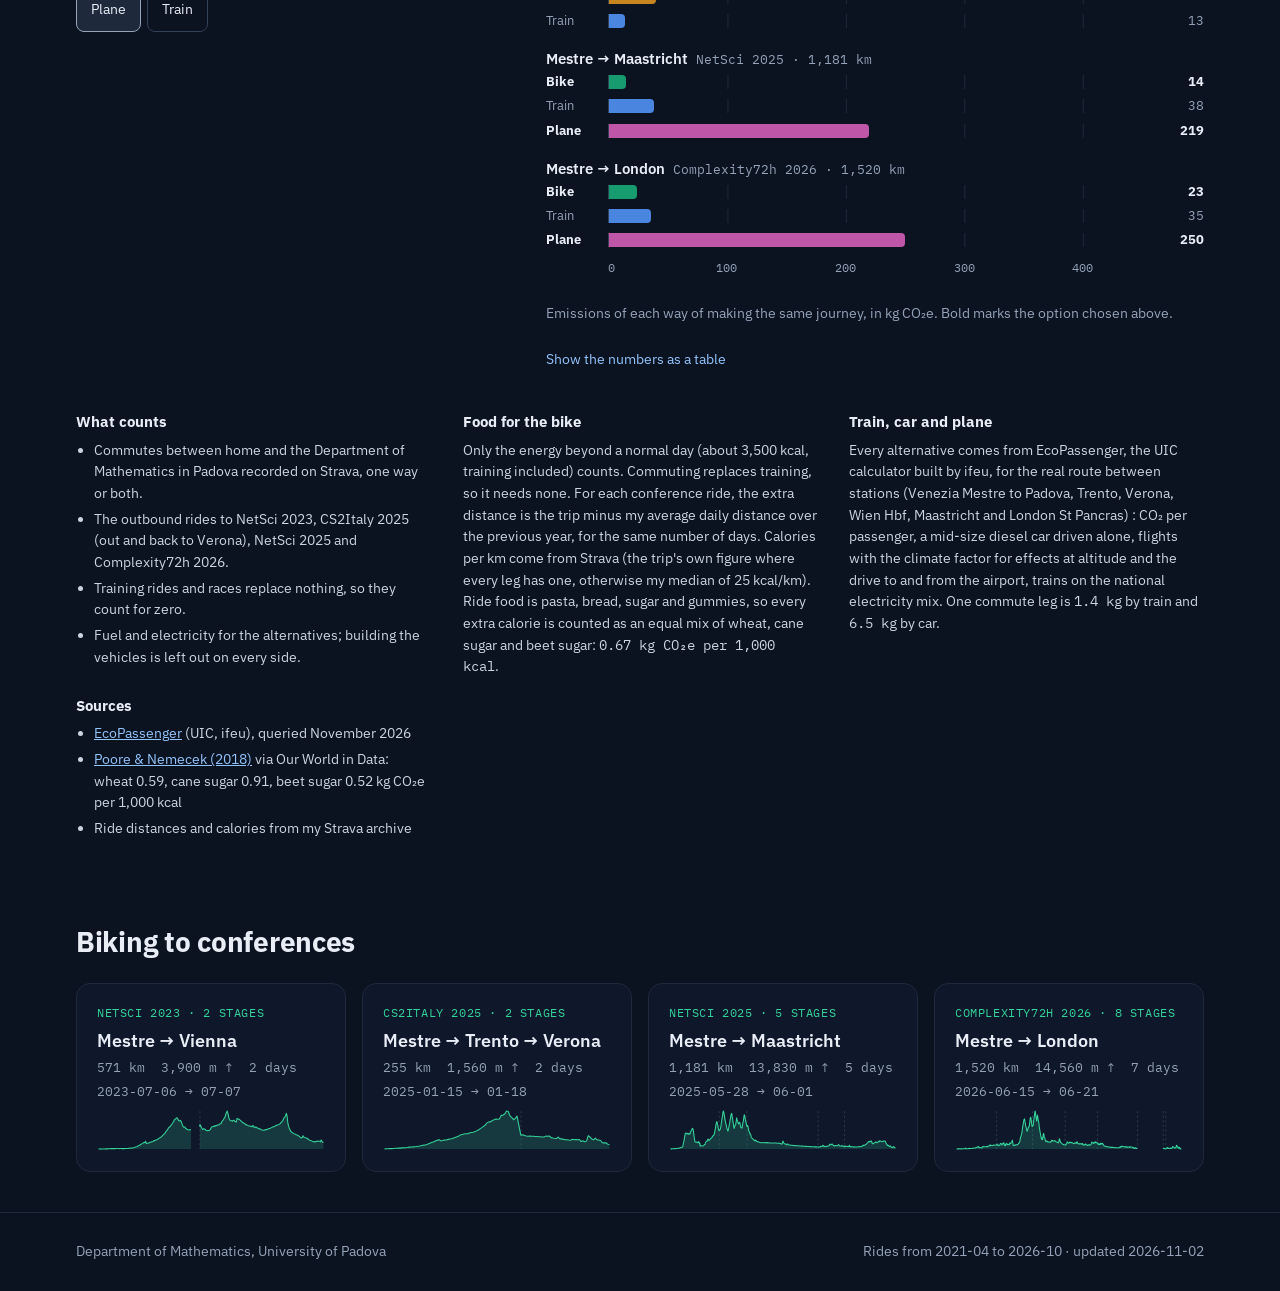
==== commit 9dabb9d3: "Research figure, world map, stages and elevation" ====
--- a/cycling.html
+++ b/cycling.html
@@ -145,6 +145,8 @@
 .trip { border: 1px solid var(--line); border-radius: 14px; padding: 20px; display: flex; flex-direction: column; gap: 6px; background: var(--panel); }
 .trip .ev { font-family: var(--mono); font-size: 12px; letter-spacing: 0.05em; text-transform: uppercase; color: var(--conf); }
 .trip .rt { font-size: 18px; font-weight: 600; line-height: 1.3; }
+.prof { width: 100%; height: auto; display: block; }
+.tc-profile { border-top: 1px solid var(--line); padding-top: 12px; }
 .trip .facts { display: flex; flex-wrap: wrap; gap: 4px 16px; font-family: var(--mono); font-size: 13px; color: var(--muted); font-variant-numeric: tabular-nums; }
 .tripcard { margin-top: 14px; border: 1px solid var(--line-strong); border-radius: 14px; padding: 20px 22px; background: var(--panel); display: flex; flex-direction: column; gap: 14px; }
 .tc-head { display: flex; justify-content: space-between; gap: 16px; align-items: flex-start; }
@@ -232,6 +234,7 @@
           </div>
           <button type="button" class="tc-close" id="tc-close" aria-label="Close the trip">×</button>
         </div>
+        <div class="tc-profile" id="tc-profile"></div>
         <ol class="stages" id="tc-stages"></ol>
         <div class="photos" id="tc-photos" hidden></div>
       </section>
@@ -438,7 +441,7 @@
     for (var k = 0; k < a.length; k += 2) { x0 = Math.min(x0, a[k]); x1 = Math.max(x1, a[k]); y0 = Math.min(y0, a[k + 1]); y1 = Math.max(y1, a[k + 1]); }
     return { p: a, bb: [x0, y0, x1, y1] };
   }
-  var PLACES = [['Venezia', 45.4408, 12.3155], ['Padova', 45.4064, 11.8768], ['Treviso', 45.6669, 12.243], ['Belluno', 46.1425, 12.2167], ['Trento', 46.0679, 11.1211], ['Verona', 45.4384, 10.9916], ['Bolzano', 46.4983, 11.3548], ['Wien', 48.2082, 16.3738], ['München', 48.1351, 11.582], ['Zürich', 47.3769, 8.5417], ['Strasbourg', 48.5734, 7.7521], ['Maastricht', 50.8514, 5.691], ['Paris', 48.8566, 2.3522], ['London', 51.5072, -0.1276]].map(function (p) { var m = merc(p[1], p[2]); return { n: p[0], x: m[0], y: m[1] }; });
+  var PLACES = []; // towns near my rides, biggest first: loaded from data/places.json
   var VIEWS = { home: [44.95, 10.9, 46.75, 13.1], europe: [44.6, -1.2, 52.2, 17.2] };
 
   var map = document.getElementById('map'), cv = document.getElementById('cv'), ctx = cv.getContext('2d');
@@ -514,6 +517,8 @@
       });
     });
     // daily stages of the rides to conferences
+    var taken = [];
+    function free(r) { for (var q = 0; q < taken.length; q++) { var o = taken[q]; if (r[0] < o[2] && r[2] > o[0] && r[1] < o[3] && r[3] > o[1]) return false; } return true; }
     if (state.layers.conference) {
       Object.keys(TRIPS).forEach(function (id) {
         var t = TRIPS[id], sel = state.trip === id, showLabel = sel || zoomed > 1.6;
@@ -527,6 +532,7 @@
             ctx.font = (sel ? '600 ' : '500 ') + '12px ' + "'IBM Plex Sans', system-ui, sans-serif";
             ctx.textBaseline = 'middle';
             var label = (t.stages.length > 1 ? (i + 1) + ' · ' : '') + t.stages[i].to;
+            taken.push([x - 8, y - 9, x + 12 + ctx.measureText(label).width, y + 9]);
             ctx.lineWidth = 3; ctx.strokeStyle = 'rgba(7, 12, 23, 0.9)'; ctx.strokeText(label, x + 9, y);
             ctx.fillStyle = '#E8EDF6'; ctx.fillText(label, x + 9, y);
           }
@@ -534,16 +540,26 @@
       });
     }
     ctx.globalCompositeOperation = 'source-over';
-    ctx.font = '500 12px ' + "'IBM Plex Mono', ui-monospace, monospace";
     ctx.textBaseline = 'middle';
-    var marks = state.trip && state.layers.conference ? TRIPS[state.trip]._xy.map(function (m) { return [ox + m[0] * s, oy - m[1] * s]; }) : [];
-    PLACES.forEach(function (pl) {
+    var MINZ = [0, 0, 0.22, 0.9, 2.6]; // px per km needed before a tier of towns appears
+    var FONT = ['', "600 13px 'IBM Plex Sans', system-ui, sans-serif", "500 12px 'IBM Plex Sans', system-ui, sans-serif", "500 11.5px 'IBM Plex Sans', system-ui, sans-serif", "400 11px 'IBM Plex Sans', system-ui, sans-serif"];
+    var INK = ['', 'rgba(241, 245, 249, 0.95)', 'rgba(226, 232, 240, 0.9)', 'rgba(203, 213, 225, 0.85)', 'rgba(148, 163, 184, 0.9)'];
+    var shown = 0;
+    for (var pi = 0; pi < PLACES.length && shown < 140; pi++) {
+      var pl = PLACES[pi];
+      if (zoomed < MINZ[pl.t]) continue;
       var x = ox + pl.x * s, y = oy - pl.y * s;
-      if (x < 8 || y < 8 || x > W - 90 || y > H - 30) return;
-      if (marks.some(function (m) { return Math.abs(m[0] - x) < 60 && Math.abs(m[1] - y) < 16; })) return;
-      ctx.fillStyle = MUTED; ctx.beginPath(); ctx.arc(x, y, 2.5, 0, 6.2832); ctx.fill();
-      ctx.fillStyle = 'rgba(226, 232, 240, 0.85)'; ctx.fillText(pl.n, x + 7, y);
-    });
+      if (x < 4 || y < 10 || x > W - 4 || y > H - 34) continue;
+      ctx.font = FONT[pl.t];
+      var w = ctx.measureText(pl.n).width, box = [x - 4, y - 9, x + 9 + w, y + 9];
+      if (box[2] > W - 4) box = [x - 13 - w, y - 9, x + 4, y + 9];
+      if (!free(box)) continue;
+      taken.push(box); shown++;
+      var tx = box[0] === x - 4 ? x + 7 : x - 9 - w;
+      ctx.fillStyle = MUTED; ctx.beginPath(); ctx.arc(x, y, pl.t <= 2 ? 3 : 2.2, 0, 6.2832); ctx.fill();
+      ctx.lineWidth = 3; ctx.strokeStyle = 'rgba(7, 12, 23, 0.85)'; ctx.strokeText(pl.n, tx, y);
+      ctx.fillStyle = INK[pl.t]; ctx.fillText(pl.n, tx, y);
+    }
     // scale bar
     var lat = Math.atan(Math.sinh(view.cy / R));
     var mPerPx = 1 / (s / Math.cos(lat));
@@ -588,6 +604,41 @@
     });
     return best;
   }
+  /* elevation profile as an SVG area chart; stage boundaries as faint vertical lines */
+  function profile(t, w, h, big) {
+    var P = t.profile; if (!P || !P.d.length) return null;
+    var NS = 'http://www.w3.org/2000/svg', padL = big ? 58 : 2, padB = big ? 22 : 2, padT = big ? 10 : 4;
+    var maxD = P.d[P.d.length - 1], maxE = Math.max.apply(null, P.e), minE = Math.min(0, Math.min.apply(null, P.e));
+    var top = big ? Math.ceil(maxE / 500) * 500 : maxE;
+    var X = function (d) { return padL + (w - padL - 2) * d / maxD; }, Y = function (e) { return padT + (h - padT - padB) * (1 - (e - minE) / (top - minE)); };
+    var svg = document.createElementNS(NS, 'svg'); svg.setAttribute('viewBox', '0 0 ' + w + ' ' + h); svg.setAttribute('class', 'prof');
+    svg.setAttribute('role', 'img'); svg.setAttribute('aria-label', 'Elevation profile: ' + fmt(maxD) + ' km, highest point ' + fmt(maxE) + ' m, ' + fmt(t.ascent) + ' m of climbing');
+    function add(tag, a) { var e = document.createElementNS(NS, tag); for (var k in a) e.setAttribute(k, a[k]); svg.appendChild(e); return e; }
+    if (big) {
+      for (var g = 0; g <= top; g += (top > 1500 ? 1000 : 500)) {
+        add('line', { x1: padL, x2: w - 2, y1: Y(g), y2: Y(g), stroke: '#1E293B', 'stroke-width': 1 });
+        var tx = add('text', { x: padL - 6, y: Y(g) + 4, 'text-anchor': 'end', 'font-size': 11, fill: '#94A3B8', 'font-family': 'IBM Plex Mono, monospace' }); tx.textContent = g + ' m';
+      }
+    }
+    P.cuts.forEach(function (c) { add('line', { x1: X(c), x2: X(c), y1: padT, y2: h - padB, stroke: '#334155', 'stroke-width': 1, 'stroke-dasharray': '3 3' }); });
+    // break the area where the device recorded no elevation (gaps in distance)
+    var segs = [[]];
+    for (var i = 0; i < P.d.length; i++) { if (i && P.d[i] - P.d[i - 1] > 15) segs.push([]); segs[segs.length - 1].push(i); }
+    segs.forEach(function (sg) {
+      if (sg.length < 2) return;
+      var dd = 'M' + X(P.d[sg[0]]) + ' ' + Y(minE);
+      sg.forEach(function (k) { dd += 'L' + X(P.d[k]).toFixed(1) + ' ' + Y(P.e[k]).toFixed(1); });
+      dd += 'L' + X(P.d[sg[sg.length - 1]]) + ' ' + Y(minE) + 'Z';
+      add('path', { d: dd, fill: 'rgba(52, 211, 153, 0.18)', stroke: 'none' });
+      var ln = ''; sg.forEach(function (k, n) { ln += (n ? 'L' : 'M') + X(P.d[k]).toFixed(1) + ' ' + Y(P.e[k]).toFixed(1); });
+      add('path', { d: ln, fill: 'none', stroke: '#34D399', 'stroke-width': big ? 1.6 : 1.4, 'stroke-linejoin': 'round' });
+    });
+    if (big) {
+      var lab = add('text', { x: w - 2, y: h - 6, 'text-anchor': 'end', 'font-size': 11, fill: '#94A3B8', 'font-family': 'IBM Plex Mono, monospace' }); lab.textContent = fmt(maxD) + ' km';
+      var l0 = add('text', { x: padL, y: h - 6, 'font-size': 11, fill: '#94A3B8', 'font-family': 'IBM Plex Mono, monospace' }); l0.textContent = '0';
+    }
+    return svg;
+  }
   function selectTrip(id, fit) {
     state.trip = id;
     document.querySelectorAll('.trip').forEach(function (b) { b.setAttribute('aria-pressed', String(b.dataset.trip === id)); });
@@ -596,14 +647,15 @@
     var t = TRIPS[id];
     document.getElementById('tc-event').textContent = t.event;
     document.getElementById('tc-route').textContent = t.label;
-    document.getElementById('tc-facts').textContent = fmt(t.km) + ' km · ' + t.days + (t.days === 1 ? ' day' : ' days') + ' · ' + (t.start === t.end ? t.start : t.start + ' → ' + t.end);
+    document.getElementById('tc-facts').textContent = fmt(t.km) + ' km · ' + fmt(t.ascent) + ' m climbing · ' + t.days + (t.days === 1 ? ' day' : ' days') + ' · ' + (t.start === t.end ? t.start : t.start + ' → ' + t.end);
+    var pf = document.getElementById('tc-profile'); pf.textContent = ''; var big = profile(t, 900, 170, true); if (big) pf.appendChild(big);
     var ol = document.getElementById('tc-stages'); ol.textContent = '';
     var from = 'Mestre';
     t.stages.forEach(function (st, i) {
       var li = el('li');
       li.appendChild(el('span', 'sd', 'Stage ' + (i + 1) + ' · ' + new Date(st.date + 'T12:00:00').toLocaleDateString('en-GB', { day: 'numeric', month: 'short' })));
       li.appendChild(el('span', 'sn', from.replace(/ \(.*\)$/, '') + ' → ' + st.to));
-      li.appendChild(el('span', 'sk', fmt(st.km) + ' km'));
+      li.appendChild(el('span', 'sk', fmt(st.km) + ' km' + (st.ascent != null ? ' · ' + fmt(st.ascent) + ' m ↑' : '')));
       ol.appendChild(li);
       var ferry = st.to.match(/ferry to ([^)]+)/); from = ferry ? ferry[1] : st.to;
     });
@@ -659,6 +711,9 @@
   resize(); fitLatLon(VIEWS.home);
 
   /* ---------- data ---------- */
+  fetch('data/places.json').then(function (r) { return r.json(); }).then(function (list) {
+    PLACES = list.map(function (p) { var m = merc(p[1], p[2]); return { n: p[0], x: m[0], y: m[1], t: p[3] }; }); draw();
+  }).catch(function () {});
   fetch('data/borders.json').then(function (r) { return r.json(); }).then(function (g) {
     GEO.borders = g.borders.map(decode); GEO.coast = g.coast.map(decode); draw();
   }).catch(function () {});
@@ -688,8 +743,10 @@
       var ev = document.createElement('span'); ev.className = 'ev'; ev.textContent = t.event + ' · ' + t.stages.length + (t.stages.length === 1 ? ' stage' : ' stages');
       var rt = document.createElement('span'); rt.className = 'rt'; rt.textContent = t.label;
       var fx = document.createElement('div'); fx.className = 'facts';
-      [fmt(t.km) + ' km', t.days + (t.days === 1 ? ' day' : ' days'), t.start === t.end ? t.start : t.start + ' → ' + t.end.slice(5)].forEach(function (v) { var s = document.createElement('span'); s.textContent = v; fx.appendChild(s); });
-      el.appendChild(ev); el.appendChild(rt); el.appendChild(fx); box.appendChild(el);
+      [fmt(t.km) + ' km', fmt(t.ascent) + ' m ↑', t.days + (t.days === 1 ? ' day' : ' days'), t.start === t.end ? t.start : t.start + ' → ' + t.end.slice(5)].forEach(function (v) { var s = document.createElement('span'); s.textContent = v; fx.appendChild(s); });
+      el.appendChild(ev); el.appendChild(rt); el.appendChild(fx);
+      var sp = profile(t, 300, 56, false); if (sp) el.appendChild(sp);
+      box.appendChild(el);
     });
     document.getElementById('loading').hidden = true;
     ledger(); draw();
--- a/assets/site.css
+++ b/assets/site.css
@@ -19,6 +19,7 @@
   --mono: 'IBM Plex Mono', ui-monospace, 'SFMono-Regular', Menlo, monospace;
 }
 * { box-sizing: border-box; }
+[hidden] { display: none !important; }
 html { -webkit-text-size-adjust: 100%; }
 body { margin: 0; background: var(--paper); color: var(--text); font-family: var(--sans); font-size: 16px; line-height: 1.55; }
 a { color: var(--link); }
